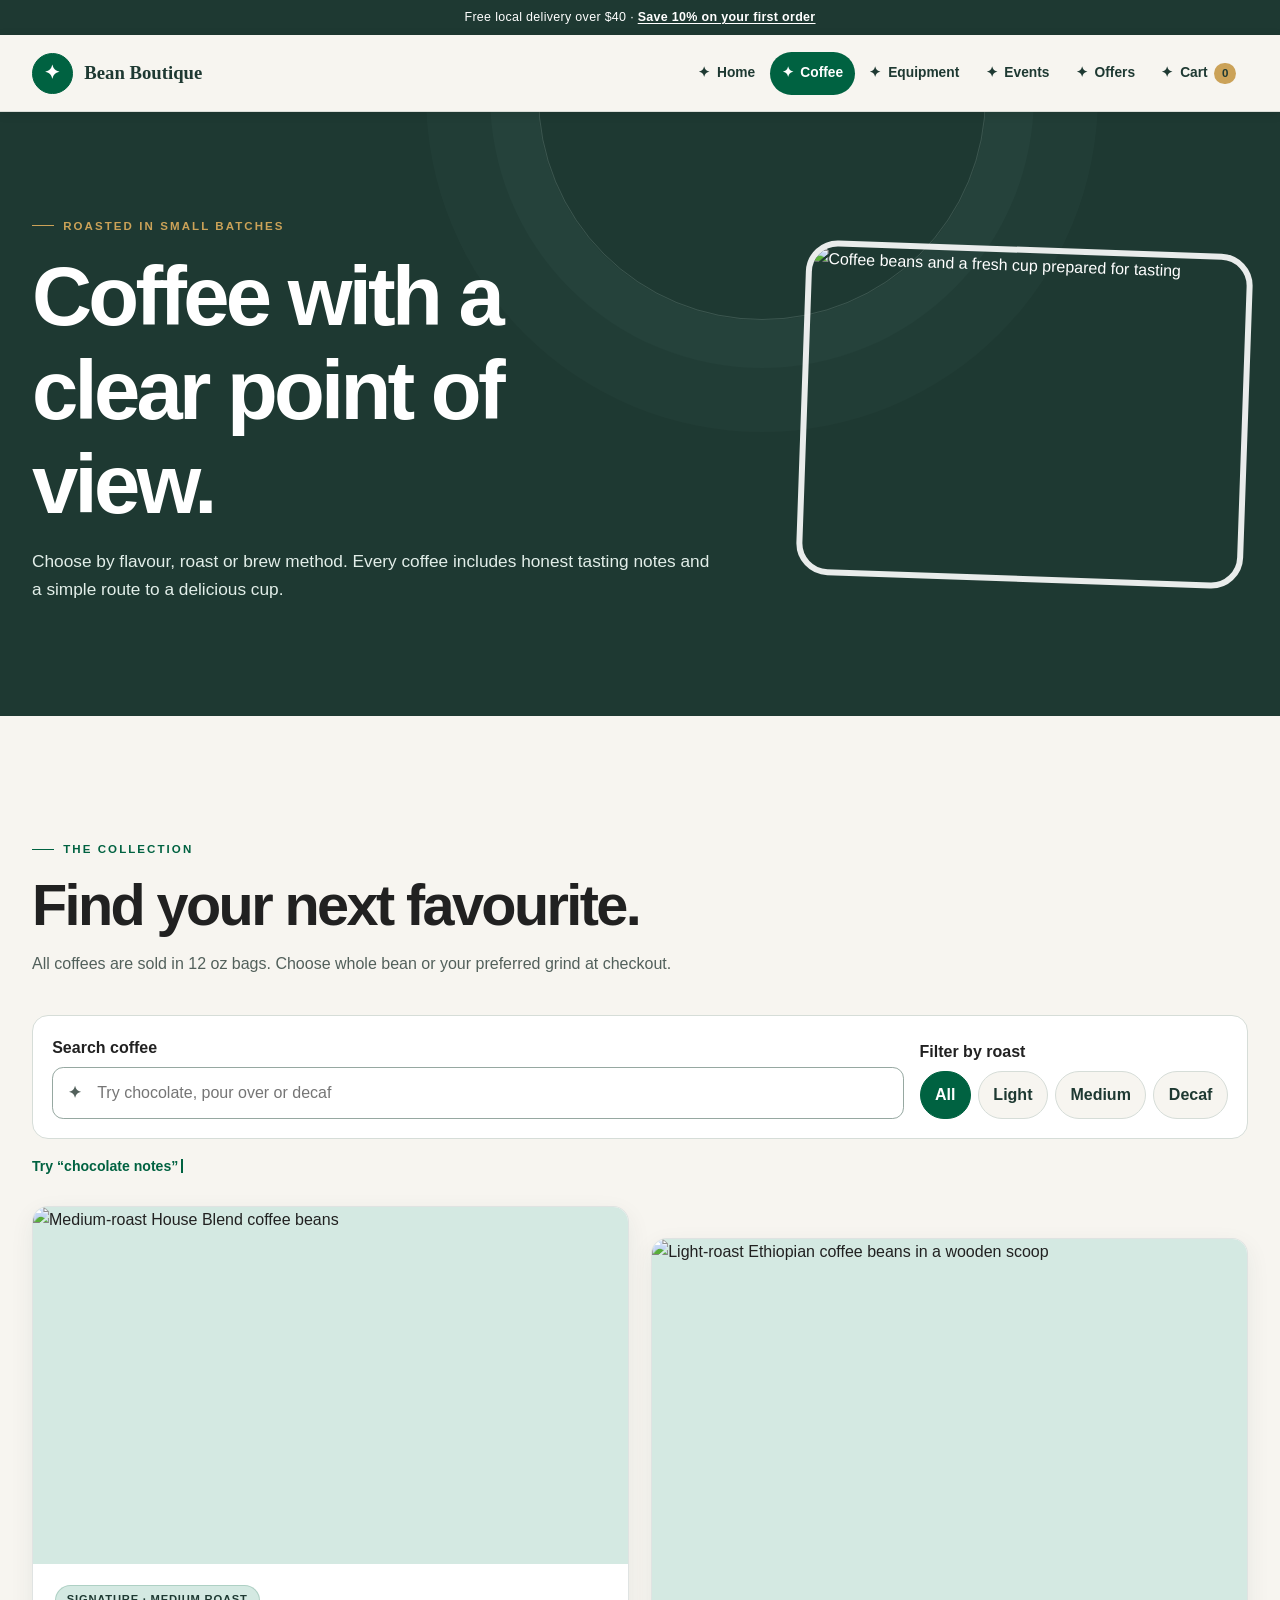
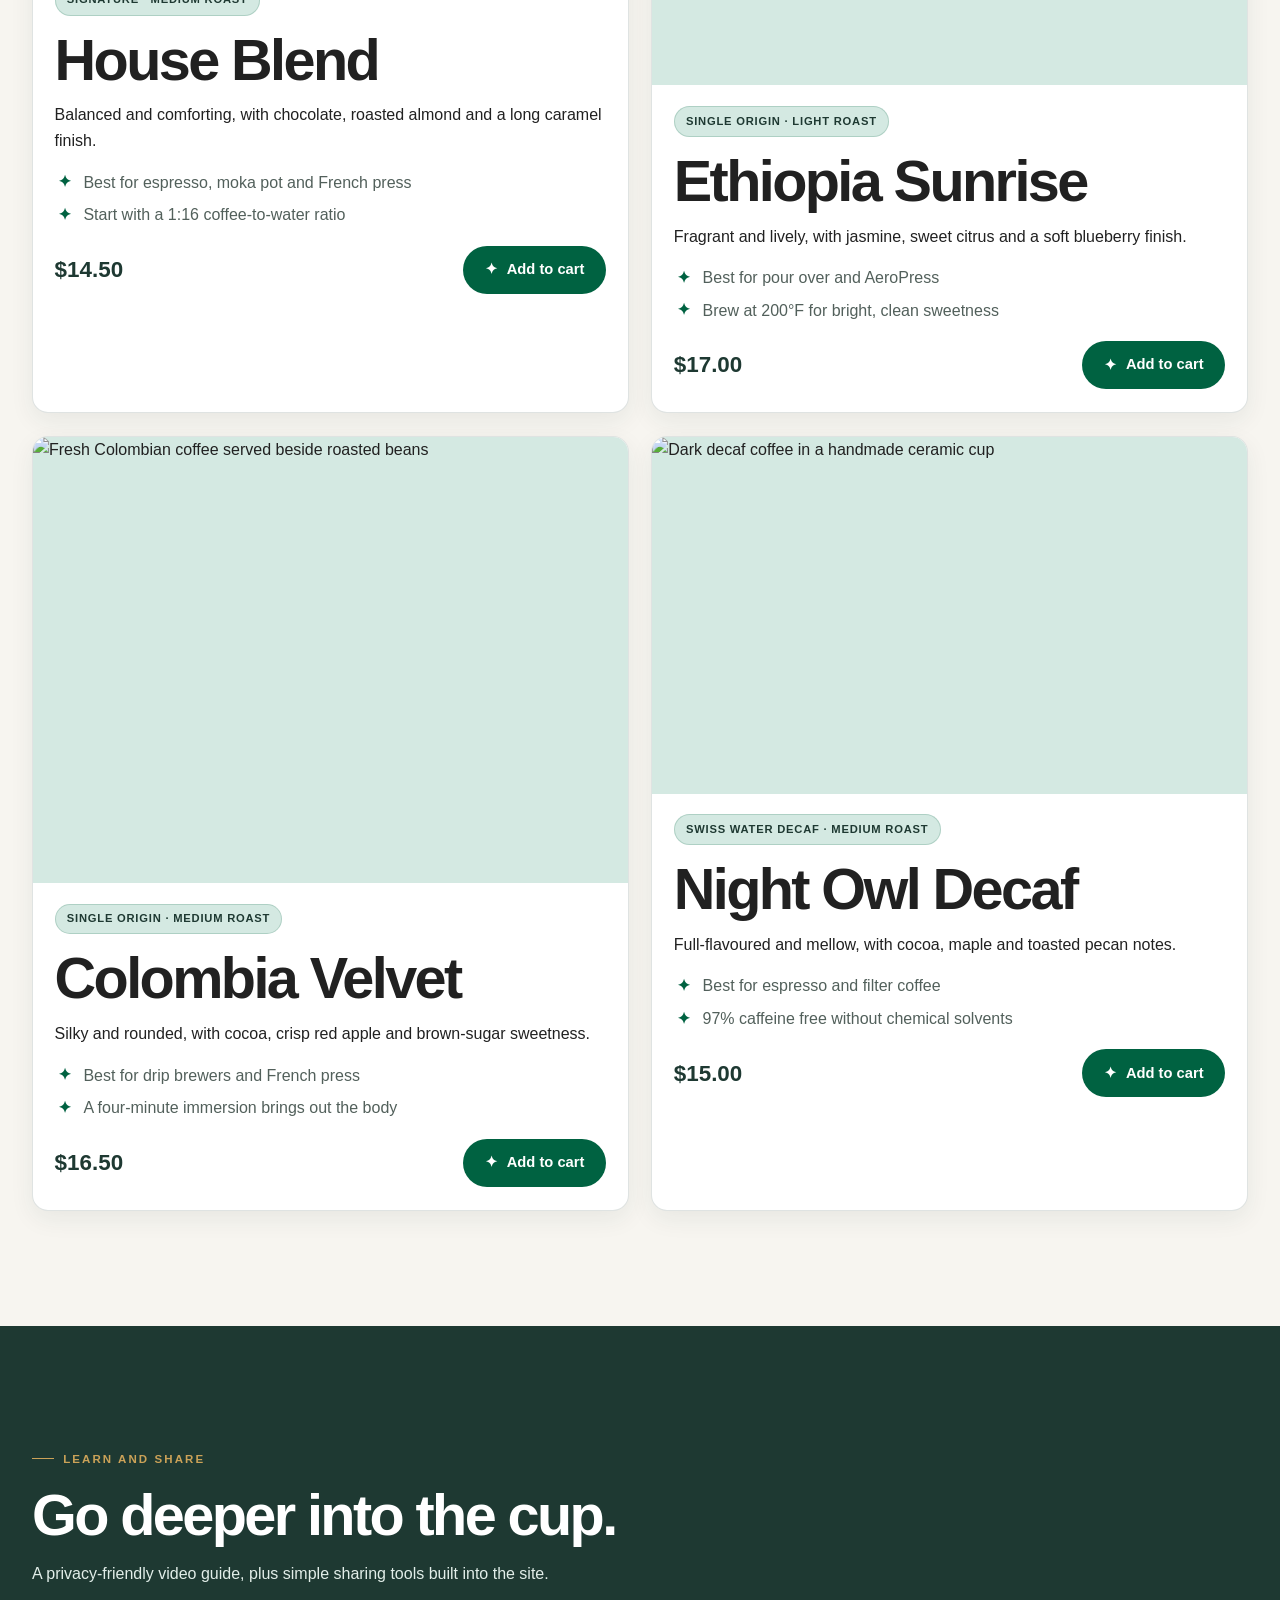
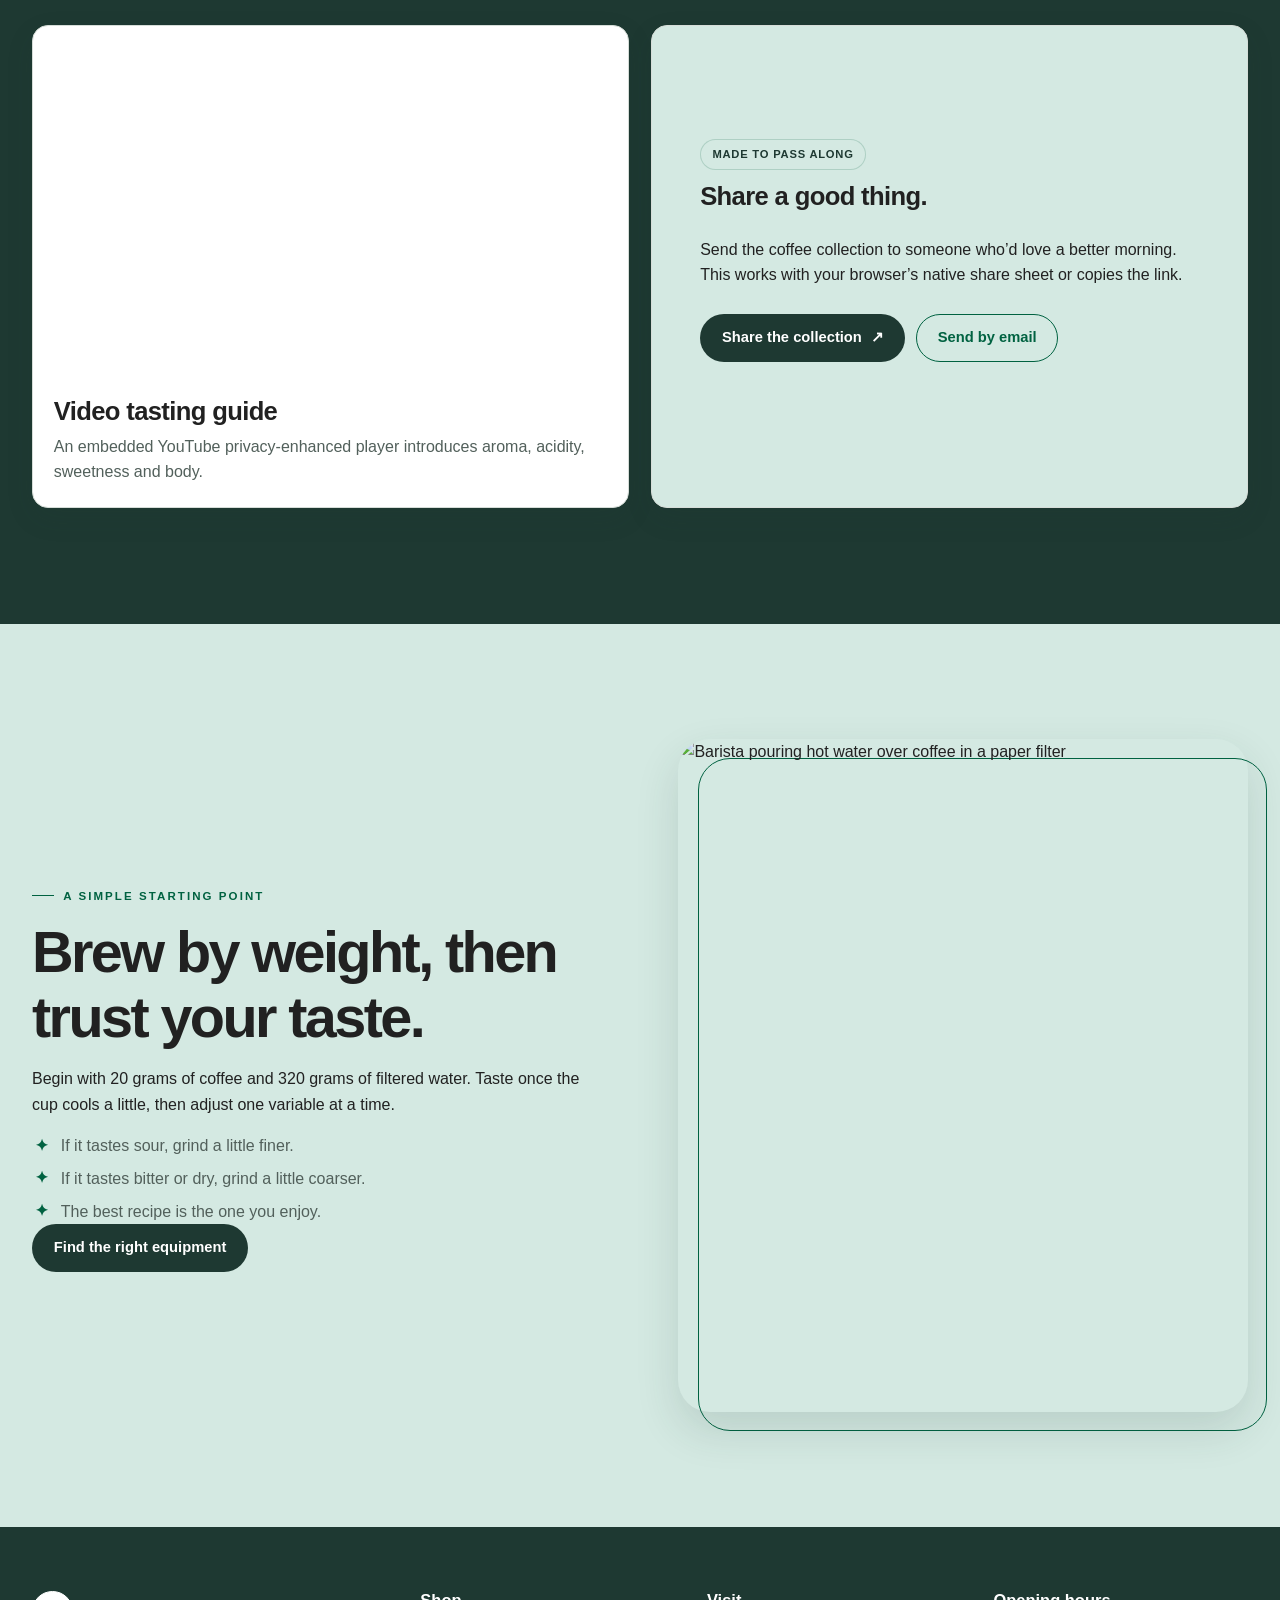
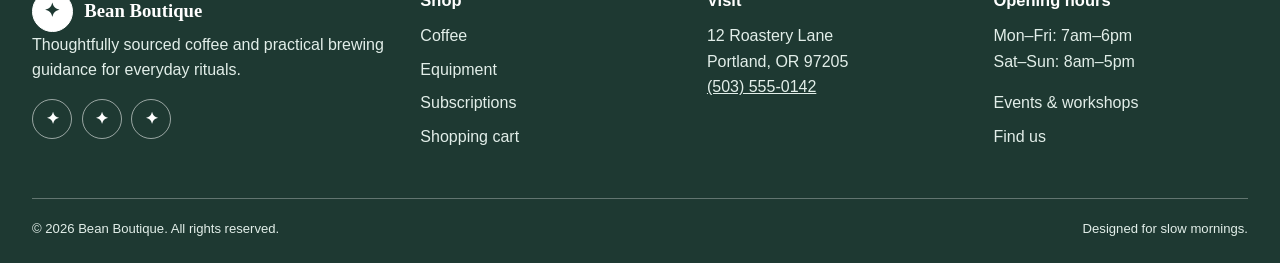
==== coffee.html @ bb000583 "Add files via upload" ====
<!doctype html>
<html lang="en">
<head>
  <meta charset="utf-8">
  <meta name="viewport" content="width=device-width, initial-scale=1">
  <meta name="description" content="Explore Bean Boutique blends and single-origin coffees with tasting notes and practical brewing recommendations.">
  <meta name="theme-color" content="#006241">
  <title>Coffee Collection | Bean Boutique</title>
  <link rel="preconnect" href="https://images.unsplash.com">
  <link rel="stylesheet" href="styles.css">
  <script src="script.js" defer></script>
</head>
<body>
  <a class="skip-link" href="#main-content">Skip to main content</a>
  <!-- Promotional announcement -->
  <div class="announcement">Free local delivery over $40 · <a href="offers.html">Save 10% on your first order</a></div>

  <!-- Site header and primary navigation -->
  <header class="site-header">
    <div class="container header-inner">
      <a class="brand" href="index.html" aria-label="Bean Boutique home"><span class="brand-mark" aria-hidden="true"><i class="icon icon--mug-hot"></i></span><span>Bean Boutique</span></a>
      <button class="nav-toggle" type="button" aria-expanded="false" aria-controls="site-navigation" aria-label="Open navigation" data-nav-toggle><i class="icon icon--bars" aria-hidden="true"></i></button>
      <nav class="site-nav" id="site-navigation" aria-label="Primary navigation" data-site-nav>
        <ul>
          <li><a href="index.html"><i class="icon icon--house" aria-hidden="true"></i>Home</a></li>
          <li><a href="coffee.html" aria-current="page"><i class="icon icon--seedling" aria-hidden="true"></i>Coffee</a></li>
          <li><a href="equipment.html"><i class="icon icon--filter" aria-hidden="true"></i>Equipment</a></li>
          <li><a href="events.html"><i class="icon icon--calendar-days" aria-hidden="true"></i>Events</a></li>
          <li><a href="offers.html"><i class="icon icon--tag" aria-hidden="true"></i>Offers</a></li>
          <li><a href="cart.html"><i class="icon icon--basket-shopping" aria-hidden="true"></i>Cart <span class="cart-count" data-cart-count>0</span></a></li>
        </ul>
      </nav>
    </div>
  </header>

  <main id="main-content">
    <!-- Coffee collection hero -->
    <section class="page-hero">
      <div class="container page-hero-grid">
        <div><span class="eyebrow">Roasted in small batches</span><h1>Coffee with a clear point of view.</h1><p>Choose by flavour, roast or brew method. Every coffee includes honest tasting notes and a simple route to a delicious cup.</p></div>
        <img src="https://images.unsplash.com/photo-1495474472287-4d71bcdd2085?auto=format&fit=crop&w=1000&q=85" alt="Coffee beans and a fresh cup prepared for tasting" width="1000" height="750" fetchpriority="high">
      </div>
    </section>

    <!-- Searchable catalogue of blends and single-origin coffees -->
    <section class="section" aria-labelledby="coffee-heading">
      <div class="container">
        <div class="section-heading"><div><span class="eyebrow">The collection</span><h2 id="coffee-heading">Find your next favourite.</h2><p class="muted">All coffees are sold in 12 oz bags. Choose whole bean or your preferred grind at checkout.</p></div></div>

        <div class="filter-panel" role="search" aria-label="Coffee catalogue filters">
          <div class="search-field">
            <label for="coffee-search">Search coffee</label>
            <div class="input-wrap"><i class="icon icon--magnifying-glass" aria-hidden="true"></i><input id="coffee-search" type="search" placeholder="Try chocolate, pour over or decaf" autocomplete="off" data-product-search></div>
          </div>
          <div>
            <span class="field-label" id="filter-label">Filter by roast</span>
            <div class="filter-buttons" role="group" aria-labelledby="filter-label">
              <button class="filter-button is-active" type="button" aria-pressed="true" data-filter="all">All</button>
              <button class="filter-button" type="button" aria-pressed="false" data-filter="light">Light</button>
              <button class="filter-button" type="button" aria-pressed="false" data-filter="medium">Medium</button>
              <button class="filter-button" type="button" aria-pressed="false" data-filter="decaf">Decaf</button>
            </div>
          </div>
        </div>
        <div class="search-feedback">
          <span class="search-hint" data-search-hint aria-hidden="true"></span>
          <span class="sr-only" data-results-status aria-live="polite"></span>
        </div>

        <div class="grid grid--2">
          <article class="card" data-product-card data-category="medium" data-search="house blend chocolate almond caramel espresso moka french press balanced">
            <div class="card-media"><img src="https://images.unsplash.com/photo-1498804103079-a6351b050096?auto=format&fit=crop&w=1000&q=82" alt="Medium-roast House Blend coffee beans" width="1000" height="750" loading="lazy"></div>
            <div class="card-body"><span class="badge">Signature · Medium roast</span><h2>House Blend</h2><p>Balanced and comforting, with chocolate, roasted almond and a long caramel finish.</p><ul class="icon-list"><li><i class="icon icon--droplet" aria-hidden="true"></i><span>Best for espresso, moka pot and French press</span></li><li><i class="icon icon--scale-balanced" aria-hidden="true"></i><span>Start with a 1:16 coffee-to-water ratio</span></li></ul><div class="card-actions"><span class="price">$14.50</span><button class="btn btn--primary" type="button" data-add-to-cart="house-blend"><i class="icon icon--basket-shopping" aria-hidden="true"></i>Add to cart</button></div></div>
          </article>

          <article class="card" data-product-card data-category="light" data-search="ethiopia sunrise jasmine citrus blueberry floral pour over aeropress light">
            <div class="card-media"><img src="https://images.unsplash.com/photo-1447933601403-0c6688de566e?auto=format&fit=crop&w=1000&q=82" alt="Light-roast Ethiopian coffee beans in a wooden scoop" width="1000" height="750" loading="lazy"></div>
            <div class="card-body"><span class="badge">Single origin · Light roast</span><h2>Ethiopia Sunrise</h2><p>Fragrant and lively, with jasmine, sweet citrus and a soft blueberry finish.</p><ul class="icon-list"><li><i class="icon icon--droplet" aria-hidden="true"></i><span>Best for pour over and AeroPress</span></li><li><i class="icon icon--temperature-three-quarters" aria-hidden="true"></i><span>Brew at 200°F for bright, clean sweetness</span></li></ul><div class="card-actions"><span class="price">$17.00</span><button class="btn btn--primary" type="button" data-add-to-cart="ethiopia"><i class="icon icon--basket-shopping" aria-hidden="true"></i>Add to cart</button></div></div>
          </article>

          <article class="card" data-product-card data-category="medium" data-search="colombia velvet cocoa red apple brown sugar drip filter french press medium smooth">
            <div class="card-media"><img src="https://images.unsplash.com/photo-1495474472287-4d71bcdd2085?auto=format&fit=crop&w=1000&q=82" alt="Fresh Colombian coffee served beside roasted beans" width="1000" height="750" loading="lazy"></div>
            <div class="card-body"><span class="badge">Single origin · Medium roast</span><h2>Colombia Velvet</h2><p>Silky and rounded, with cocoa, crisp red apple and brown-sugar sweetness.</p><ul class="icon-list"><li><i class="icon icon--droplet" aria-hidden="true"></i><span>Best for drip brewers and French press</span></li><li><i class="icon icon--clock" aria-hidden="true"></i><span>A four-minute immersion brings out the body</span></li></ul><div class="card-actions"><span class="price">$16.50</span><button class="btn btn--primary" type="button" data-add-to-cart="colombia"><i class="icon icon--basket-shopping" aria-hidden="true"></i>Add to cart</button></div></div>
          </article>

          <article class="card" data-product-card data-category="decaf" data-search="night owl decaf cocoa maple toasted pecan espresso filter swiss water medium">
            <div class="card-media"><img src="https://images.unsplash.com/photo-1514432324607-a09d9b4aefdd?auto=format&fit=crop&w=1000&q=82" alt="Dark decaf coffee in a handmade ceramic cup" width="1000" height="750" loading="lazy"></div>
            <div class="card-body"><span class="badge">Swiss water decaf · Medium roast</span><h2>Night Owl Decaf</h2><p>Full-flavoured and mellow, with cocoa, maple and toasted pecan notes.</p><ul class="icon-list"><li><i class="icon icon--droplet" aria-hidden="true"></i><span>Best for espresso and filter coffee</span></li><li><i class="icon icon--moon" aria-hidden="true"></i><span>97% caffeine free without chemical solvents</span></li></ul><div class="card-actions"><span class="price">$15.00</span><button class="btn btn--primary" type="button" data-add-to-cart="decaf"><i class="icon icon--basket-shopping" aria-hidden="true"></i>Add to cart</button></div></div>
          </article>
        </div>
      </div>
    </section>

    <!-- Video guide and native sharing tools -->
    <section class="section section--dark" aria-labelledby="coffee-tools-heading">
      <div class="container">
        <div class="section-heading"><div><span class="eyebrow">Learn and share</span><h2 id="coffee-tools-heading">Go deeper into the cup.</h2><p>A privacy-friendly video guide, plus simple sharing tools built into the site.</p></div></div>
        <div class="plugin-grid">
          <article class="plugin-card">
            <iframe title="YouTube coffee tasting guide" src="https://www.youtube-nocookie.com/embed/kEZZCQTSSAg" loading="lazy" allow="accelerometer; autoplay; clipboard-write; encrypted-media; gyroscope; picture-in-picture; web-share" allowfullscreen></iframe>
            <div class="plugin-copy"><h3>Video tasting guide</h3><p>An embedded YouTube privacy-enhanced player introduces aroma, acidity, sweetness and body.</p></div>
          </article>
          <article class="plugin-card share-panel">
            <span class="badge">Made to pass along</span>
            <h3>Share a good thing.</h3>
            <p>Send the coffee collection to someone who’d love a better morning. This works with your browser’s native share sheet or copies the link.</p>
            <div class="share-actions">
              <button class="btn btn--dark" type="button" data-share-coffee aria-label="Share the Bean Boutique coffee collection">Share the collection <span aria-hidden="true">↗</span></button>
              <button class="btn btn--outline" type="button" data-share-email>Send by email</button>
            </div>
            <p class="share-status" data-share-status aria-live="polite"></p>
          </article>
        </div>
      </div>
    </section>

    <!-- Practical brewing guide -->
    <section class="section section--oat" aria-labelledby="brew-guide-heading">
      <div class="container split">
        <div class="split-copy"><span class="eyebrow">A simple starting point</span><h2 id="brew-guide-heading">Brew by weight, then trust your taste.</h2><p>Begin with 20 grams of coffee and 320 grams of filtered water. Taste once the cup cools a little, then adjust one variable at a time.</p><ul class="icon-list"><li><i class="icon icon--arrow-down" aria-hidden="true"></i><span>If it tastes sour, grind a little finer.</span></li><li><i class="icon icon--arrow-up" aria-hidden="true"></i><span>If it tastes bitter or dry, grind a little coarser.</span></li><li><i class="icon icon--heart" aria-hidden="true"></i><span>The best recipe is the one you enjoy.</span></li></ul><a class="btn btn--dark" href="equipment.html">Find the right equipment</a></div>
        <div class="split-media"><img src="https://images.unsplash.com/photo-1545665225-b23b99e4d45e?auto=format&fit=crop&w=1100&q=85" alt="Barista pouring hot water over coffee in a paper filter" width="1100" height="1300" loading="lazy"></div>
      </div>
    </section>
  </main>

  <!-- Site footer -->
  <footer class="site-footer">
    <div class="container"><div class="footer-grid">
      <div><a class="brand" href="index.html"><span class="brand-mark" aria-hidden="true"><i class="icon icon--mug-hot"></i></span><span>Bean Boutique</span></a><p>Thoughtfully sourced coffee and practical brewing guidance for everyday rituals.</p><div class="social-links"><a href="https://www.instagram.com/" target="_blank" rel="noopener noreferrer" aria-label="Bean Boutique on Instagram"><i class="icon icon--brand icon--instagram" aria-hidden="true"></i></a><a href="https://www.facebook.com/" target="_blank" rel="noopener noreferrer" aria-label="Bean Boutique on Facebook"><i class="icon icon--brand icon--facebook-f" aria-hidden="true"></i></a><a href="https://www.tiktok.com/" target="_blank" rel="noopener noreferrer" aria-label="Bean Boutique on TikTok"><i class="icon icon--brand icon--tiktok" aria-hidden="true"></i></a></div></div>
      <div><h2>Shop</h2><ul class="footer-links"><li><a href="coffee.html">Coffee</a></li><li><a href="equipment.html">Equipment</a></li><li><a href="offers.html">Subscriptions</a></li><li><a href="cart.html">Shopping cart</a></li></ul></div>
      <div><h2>Visit</h2><address>12 Roastery Lane<br>Portland, OR 97205<br><a href="tel:+15035550142">(503) 555-0142</a></address></div>
      <div><h2>Opening hours</h2><p>Mon–Fri: 7am–6pm<br>Sat–Sun: 8am–5pm</p><ul class="footer-links"><li><a href="events.html">Events & workshops</a></li><li><a href="events.html#location">Find us</a></li></ul></div>
    </div><div class="footer-bottom"><span>© <span data-year></span> Bean Boutique. All rights reserved.</span><span>Designed for slow mornings.</span></div></div>
  </footer>
</body>
</html>
---- styles.css ----
/*
  Bean Boutique — a small-roastery field journal
  Hand-written layout rules; no CSS framework or component library.
*/

:root {
  --green: #006241;
  --forest: #1e3932;
  --mint: #d4e9e2;
  --canvas: #f7f5f0;
  --paper: #ffffff;
  --ink: #212121;
  --quiet: #52605b;
  --gold: #cba258;
  --line: #d6ddd8;
  --error: #982f29;
  --success: #006241;
  --sans: "Segoe UI", "Helvetica Neue", Arial, sans-serif;
  --serif: Georgia, "Times New Roman", serif;
  --page: 76rem;
  --header: 4.75rem;
  --curve: 1rem;
  --curve-large: 2rem;
  --lift: 0 18px 44px rgba(30, 57, 50, 0.14);
}

/* Reset and page rhythm */
*,
*::before,
*::after { box-sizing: border-box; }

html {
  scroll-behavior: smooth;
  scroll-padding-top: calc(var(--header) + 1rem);
  overflow-x: hidden;
  overflow-x: clip;
  background: var(--canvas);
}

body {
  margin: 0;
  overflow-x: clip;
  background: var(--canvas);
  color: var(--ink);
  font: 400 1rem/1.6 var(--sans);
}

body.is-locked { overflow: hidden; }
img, iframe, svg { display: block; max-width: 100%; }
img { height: auto; }
button, input, select, textarea { color: inherit; font: inherit; }
button, select { cursor: pointer; }
a { color: inherit; }
[hidden] { display: none !important; }

/* Small decorative symbols are hand-set glyphs, not an icon library. */
i[class^="icon"], i[class*=" icon"] { display: inline-block; font-family: var(--sans); font-style: normal; font-weight: 800; line-height: 1; text-align: center; }
i[class*="icon--"]::before { content: "✦"; }
.icon--house::before { content: "⌂"; }
.icon--seedling::before, .icon--leaf::before { content: "❧"; }
.icon--filter::before { content: "▽"; }
.icon--calendar-days::before { content: "▦"; }
.icon--calendar::before { content: "▦"; }
.icon--tag::before { content: "◇"; }
.icon--basket-shopping::before { content: "▱"; }
.icon--bars::before { content: "☰"; }
.icon--mug-hot::before, .icon--mug-saucer::before { content: "◒"; }
.icon--arrow-right::before, .icon--arrow-up-right-from-square::before { content: "↗"; }
.icon--arrow-left::before { content: "←"; }
.icon--arrow-up::before { content: "↑"; }
.icon--arrow-down::before { content: "↓"; }
.icon--plus::before { content: "+"; }
.icon--location-dot::before { content: "⌖"; }
.icon--fire-flame-curved::before { content: "✹"; }
.icon--truck-fast::before { content: "➜"; }
.icon--comments::before { content: "❞"; }
.icon--pause::before { content: "Ⅱ"; }
.icon--play::before { content: "▶"; }
.icon--xmark::before { content: "×"; }
.icon--instagram::before { content: "◎"; }
.icon--facebook-f::before { content: "f"; }
.icon--tiktok::before { content: "♪"; }
.icon--box::before, .icon--box-open::before { content: "▣"; }
.icon--circle-info::before { content: "i"; }
.icon--headset::before { content: "◖"; }
.icon--lock::before { content: "▣"; }
.icon--clock::before { content: "◷"; }
.icon--droplet::before { content: "♢"; }
.icon--heart::before { content: "♥"; }
.icon--magnifying-glass::before { content: "⌕"; }
.icon--moon::before { content: "☾"; }
.icon--scale-balanced::before { content: "⚖"; }
.icon--temperature-three-quarters::before { content: "♨"; }
.icon--bolt::before { content: "ϟ"; }
.icon--eye::before { content: "◉"; }
.icon--people-group::before { content: "♧"; }
.icon--wand-magic-sparkles::before { content: "✧"; }
.icon--envelope::before { content: "✉"; }
.icon--ticket::before { content: "▤"; }
.icon--wheelchair::before { content: "♿"; }
.icon--arrows-rotate::before { content: "↻"; }
.icon--star::before { content: "★"; }

:focus-visible {
  outline: 3px solid var(--gold);
  outline-offset: 4px;
}

::selection { background: var(--green); color: var(--paper); }

h1, h2, h3, h4, p { margin-block-start: 0; }
h1, h2, h3, h4 { line-height: 1.13; }
h1, h2 { font-weight: 750; letter-spacing: -0.045em; }
h3, h4 { font-weight: 700; letter-spacing: -0.025em; }
h1 { max-width: 13ch; font-size: clamp(3.3rem, 8vw, 7.2rem); }
h2 { font-size: clamp(2.1rem, 4.5vw, 4rem); }
h3 { font-size: clamp(1.3rem, 2vw, 1.8rem); }
h4 { font-size: 1.08rem; }

.container { width: min(calc(100% - 2.5rem), var(--page)); margin-inline: auto; }
.section { padding-block: clamp(4.5rem, 9vw, 8rem); }
.section--compact { padding-block: clamp(3rem, 5vw, 4.5rem); }
.section--oat { background: var(--mint); }
.section--dark { background: var(--forest); color: var(--paper); }
.muted { color: var(--quiet); }

.sr-only {
  position: absolute !important;
  width: 1px !important;
  height: 1px !important;
  overflow: hidden !important;
  clip: rect(0, 0, 0, 0) !important;
  clip-path: inset(50%) !important;
  white-space: nowrap !important;
}

.eyebrow {
  display: inline-flex;
  align-items: center;
  gap: .55rem;
  margin-bottom: 1rem;
  color: var(--green);
  font-size: .72rem;
  font-weight: 800;
  letter-spacing: .18em;
  line-height: 1.4;
  text-transform: uppercase;
}

.hero .eyebrow, .page-hero .eyebrow, .section--dark .eyebrow { color: var(--gold); }

.eyebrow::before {
  width: 1.4rem;
  height: 1px;
  background: currentColor;
  content: "";
}

.section-heading {
  display: flex;
  align-items: end;
  justify-content: space-between;
  gap: 2rem;
  margin-bottom: 2.4rem;
}

.section-heading > div { max-width: 48rem; }
.section-heading h2 { margin-bottom: .8rem; }
.section-heading p { max-width: 42rem; margin-bottom: 0; color: var(--quiet); }
.section--dark .section-heading p { color: #e2eee9; }

/* Slim announcement and the shared navigation */
.announcement {
  padding: .48rem 1rem;
  background: var(--forest);
  color: var(--paper);
  font-size: .78rem;
  letter-spacing: .025em;
  text-align: center;
}

.announcement a { color: var(--paper); font-weight: 800; text-underline-offset: .2em; }

.site-header {
  position: sticky;
  top: 0;
  z-index: 1000;
  isolation: isolate;
  border-bottom: 1px solid rgba(30, 57, 50, .13);
  background: var(--canvas);
  box-shadow: 0 2px 10px rgba(0, 0, 0, .1);
  -webkit-backdrop-filter: blur(16px);
  backdrop-filter: blur(16px);
  transition: box-shadow 180ms ease, background-color 180ms ease;
}

.header-inner {
  min-height: var(--header);
  display: flex;
  align-items: center;
  justify-content: space-between;
  gap: 1.5rem;
}

.brand {
  display: inline-flex;
  align-items: center;
  gap: .72rem;
  color: var(--forest);
  font-family: var(--serif);
  font-size: 1.17rem;
  font-weight: 700;
  line-height: 1;
  text-decoration: none;
}

.brand-mark {
  width: 2.55rem;
  aspect-ratio: 1;
  display: grid;
  place-items: center;
  border: 1px solid var(--green);
  border-radius: 50%;
  background: var(--green);
  color: var(--paper);
  font-family: var(--serif);
}

.site-nav ul {
  display: flex;
  align-items: center;
  gap: .15rem;
  margin: 0;
  padding: 0;
  list-style: none;
}

.site-nav a {
  display: inline-flex;
  align-items: center;
  gap: .42rem;
  padding: .65rem .75rem;
  border-radius: 999px;
  color: var(--forest);
  font-size: .86rem;
  font-weight: 750;
  text-decoration: none;
  transition: background-color 180ms ease, color 180ms ease, transform 180ms ease;
}

.site-nav a:hover, .site-nav a[aria-current="page"] {
  background: var(--green);
  color: var(--paper);
}

.site-nav a:hover { transform: translateY(-2px); }

.cart-count {
  min-width: 1.35rem;
  height: 1.35rem;
  display: inline-grid;
  place-items: center;
  padding-inline: .3rem;
  border-radius: 99px;
  background: var(--gold);
  color: var(--forest);
  font-size: .72rem;
  font-weight: 850;
}

.nav-toggle {
  width: 2.8rem;
  height: 2.8rem;
  display: none;
  place-items: center;
  border: 1px solid var(--line);
  border-radius: 50%;
  background: var(--paper);
  color: var(--forest);
}

.skip-link {
  position: fixed;
  top: .75rem;
  left: .75rem;
  z-index: 5000;
  padding: .8rem 1rem;
  border-radius: .5rem;
  background: var(--forest);
  color: var(--paper);
  font-weight: 800;
  transform: translateY(-180%);
  transition: transform 180ms ease;
}

.skip-link:focus { transform: translateY(0); }

/* Rounded actions share one restrained interaction language */
.btn {
  min-height: 3rem;
  display: inline-flex;
  align-items: center;
  justify-content: center;
  gap: .55rem;
  padding: .78rem 1.3rem;
  border: 1px solid transparent;
  border-radius: 999px;
  font-size: .92rem;
  font-weight: 800;
  line-height: 1.2;
  text-align: center;
  text-decoration: none;
  transition: background-color 180ms ease, border-color 180ms ease, color 180ms ease, transform 180ms ease, box-shadow 180ms ease;
}

.btn:hover { transform: translateY(-2px); box-shadow: 0 10px 24px rgba(30, 57, 50, .16); }
.btn--primary { background: var(--green); color: var(--paper); }
.btn--primary:hover { background: var(--forest); }
.btn--gold { background: var(--gold); color: var(--forest); }
.btn--gold:hover { background: #e0bd75; }
.btn--dark { background: var(--forest); color: var(--paper); }
.btn--dark:hover { background: var(--green); }
.btn--light { background: var(--paper); color: var(--forest); }
.btn--outline { border-color: var(--green); background: transparent; color: var(--green); }
.btn--outline:hover { background: var(--green); color: var(--paper); }
.btn--small { min-height: 2.55rem; padding: .58rem .95rem; font-size: .84rem; }
.btn[disabled] { cursor: not-allowed; opacity: .55; transform: none; }

/* Oversized roastery cover and editorial home composition */
/* A split roastery cover with overlapping type and an organic photo edge. */
.hero { position: relative; overflow: hidden; background: var(--canvas); }
.hero-grid {
  min-height: min(48rem, calc(100vh - 6rem));
  display: grid;
  grid-template-columns: minmax(0, 1.02fr) minmax(0, .98fr);
  align-items: center;
  padding-block: clamp(2.5rem, 6vw, 5rem);
}
.hero-copy {
  position: relative;
  z-index: 2;
  margin-right: -5.5rem;
  padding: clamp(2rem, 5.2vw, 5rem);
  border-radius: 1.2rem 7rem 1.2rem 1.2rem;
  background: var(--forest);
  color: var(--paper);
  box-shadow: 0 2rem 5rem rgba(30, 57, 50, .18);
}
.hero-kicker, .coupon-label, .coupon-code-label { display: block; font-size: .72rem; font-weight: 850; letter-spacing: .17em; text-transform: uppercase; }
.hero-kicker { margin-bottom: 1.5rem; color: var(--gold); }
.hero-copy h1 { max-width: 9ch; margin-bottom: 1.25rem; font-size: clamp(3.3rem, 7.1vw, 6.8rem); line-height: .96; }
.hero-copy h1 em, .promo-copy h2 em { color: var(--gold); font-family: var(--serif); font-weight: 400; }
.hero-copy > p { max-width: 29rem; color: #e2eee9; font-size: clamp(1.02rem, 1.7vw, 1.17rem); }
.hero-actions, .button-row { display: flex; flex-wrap: wrap; align-items: center; gap: 1rem; margin-top: 1.8rem; }
.hero-text-link { color: var(--paper); font-size: .9rem; font-weight: 800; text-underline-offset: .25em; }
.hero-text-link span { margin-left: .35rem; color: var(--gold); transition: margin-left 180ms ease; }
.hero-text-link:hover span { margin-left: .65rem; }
.hero-media { position: relative; min-width: 0; isolation: isolate; }
.hero-media::before { position: absolute; z-index: -1; inset: -1.1rem .7rem 1.1rem -1.1rem; border: 1px solid var(--green); border-radius: 46% 54% 18% 42% / 32% 35% 65% 68%; content: ""; }
.hero-media img { width: 100%; height: clamp(29rem, 55vw, 42rem); object-fit: cover; border: .5rem solid var(--paper); border-radius: 46% 54% 18% 42% / 32% 35% 65% 68%; box-shadow: var(--lift); }
.hero-photo-caption { position: absolute; right: 2rem; bottom: 2rem; display: grid; gap: .25rem; max-width: 15rem; margin: 0; padding: 1rem 1.2rem; border-radius: 1.2rem .3rem 1.2rem .3rem; background: var(--paper); color: var(--forest); box-shadow: var(--lift); transform: rotate(-2deg); }
.hero-photo-caption span { color: var(--green); font-size: .68rem; font-weight: 850; letter-spacing: .14em; text-transform: uppercase; }
.hero-photo-caption strong { font-family: var(--serif); font-size: 1.08rem; font-weight: 600; }
.hero-orbit-badge { position: absolute; top: 1rem; right: -.5rem; width: 7.8rem; aspect-ratio: 1; display: grid; align-content: center; justify-items: center; border: .4rem solid var(--canvas); border-radius: 50%; background: var(--gold); color: var(--forest); box-shadow: 0 .6rem 1.5rem rgba(30, 57, 50, .2); transform: rotate(8deg); }
.hero-orbit-badge span { font-size: .58rem; font-weight: 850; letter-spacing: .1em; text-transform: uppercase; }
.hero-orbit-badge strong { font-family: var(--serif); font-size: 2.4rem; line-height: 1; }

.benefits {
  display: grid;
  grid-template-columns: repeat(3, 1fr);
  border-bottom: 1px solid var(--line);
}

.benefit {
  display: flex;
  align-items: center;
  gap: .9rem;
  padding: 1.5rem 1.2rem;
  border-right: 1px solid var(--line);
}

.benefit:last-child { border-right: 0; }
.benefit i { width: 2.3rem; height: 2.3rem; display: grid; place-items: center; border-radius: 50%; background: var(--mint); color: var(--green); font-size: 1.05rem; }
.benefit strong, .benefit span { display: block; }
.benefit span { color: var(--quiet); font-size: .82rem; }

/* Three-panel rotating field notes: a quiet, hand-operated carousel */
.carousel {
  position: relative;
  overflow: hidden;
  border-radius: var(--curve-large);
  background: var(--forest);
  box-shadow: var(--lift);
}

.carousel-track { position: relative; min-height: 30rem; }

.carousel-slide {
  position: absolute;
  inset: 0;
  display: grid;
  grid-template-columns: 1.12fr .88fr;
  min-height: 30rem;
  opacity: 0;
  pointer-events: none;
  visibility: hidden;
  transition: opacity 450ms ease, visibility 450ms ease;
}

.carousel-slide.is-active { position: relative; opacity: 1; pointer-events: auto; visibility: visible; }
.carousel-slide img { width: 100%; height: 100%; min-height: 30rem; object-fit: cover; }

.carousel-copy {
  display: flex;
  flex-direction: column;
  align-items: flex-start;
  justify-content: center;
  padding: clamp(2rem, 5vw, 4.4rem);
  background: var(--forest);
  color: var(--paper);
}

.carousel-copy h3 { max-width: 12ch; font-size: clamp(2rem, 4vw, 3.6rem); }
.carousel-copy p { max-width: 27rem; color: #e2eee9; }

.carousel-controls {
  position: absolute;
  right: 1.3rem;
  bottom: 1.3rem;
  z-index: 3;
  display: flex;
  align-items: center;
  gap: .45rem;
}

.carousel-button {
  width: 2.7rem;
  height: 2.7rem;
  display: grid;
  place-items: center;
  border: 1px solid rgba(255, 255, 255, .65);
  border-radius: 50%;
  background: rgba(30, 57, 50, .9);
  color: var(--paper);
  transition: background-color 180ms ease, transform 180ms ease;
}

.carousel-button:hover { background: var(--green); transform: translateY(-2px); }
.carousel-dots { display: flex; gap: .42rem; margin-inline: .35rem; }
.carousel-dot { width: .7rem; height: .7rem; padding: 0; border: 1px solid var(--paper); border-radius: 50%; background: transparent; }
.carousel-dot.is-active { background: var(--gold); }

/* Asymmetric shelves and photography-led story cards */
.grid { display: grid; gap: 1.4rem; }
.grid--2 { grid-template-columns: repeat(2, minmax(0, 1fr)); }
.grid--3 { grid-template-columns: repeat(3, minmax(0, 1fr)); }
.grid--4 { grid-template-columns: repeat(4, minmax(0, 1fr)); }

.card {
  position: relative;
  overflow: hidden;
  border: 1px solid rgba(30, 57, 50, .14);
  border-radius: var(--curve);
  background: var(--paper);
  box-shadow: 0 8px 24px rgba(30, 57, 50, .07);
  transition: transform 240ms ease, box-shadow 240ms ease, border-color 240ms ease;
}

.card:hover { border-color: rgba(0, 98, 65, .45); box-shadow: var(--lift); transform: translateY(-6px); }
.card-media { position: relative; overflow: hidden; aspect-ratio: 4 / 3; background: var(--mint); }
.card-media img { width: 100%; height: 100%; object-fit: cover; transition: transform 600ms cubic-bezier(.2, .7, .2, 1); }
.card:hover .card-media img { transform: scale(1.055); }
.card-body { padding: 1.3rem 1.35rem 1.45rem; }
.card-body h2, .card-body h3 { margin-bottom: .6rem; }
.card-body p:last-child { margin-bottom: 0; }

.badge {
  display: inline-flex;
  align-items: center;
  gap: .36rem;
  margin-bottom: .75rem;
  padding: .34rem .7rem;
  border: 1px solid rgba(0, 98, 65, .18);
  border-radius: 999px;
  background: var(--mint);
  color: var(--forest);
  font-size: .7rem;
  font-weight: 850;
  letter-spacing: .07em;
  text-transform: uppercase;
}

.price { color: var(--forest); font-size: 1.4rem; font-weight: 850; }
.card-actions { display: flex; align-items: center; justify-content: space-between; gap: .9rem; margin-top: 1.1rem; }
.details-list, .icon-list { display: grid; gap: .45rem; margin: 1rem 0 0; padding: 0; color: var(--quiet); list-style: none; }
.details-list li, .icon-list li { display: flex; gap: .6rem; }
.details-list li::before { color: var(--green); font-weight: 900; content: "✳"; }
.icon-list i { width: 1.2rem; margin-top: .28rem; color: var(--green); text-align: center; }

/* Characterful product shelves: alternating scales and offset cards */
.grid--2 > .card:nth-child(3n + 1) .card-media { aspect-ratio: 5 / 3; }
.grid--2 > .card:nth-child(3n + 2) { margin-top: 2rem; }
.grid--3 > .card:nth-child(3n + 2) { margin-top: 1.2rem; }
.section--oat .grid--3 > .card:nth-child(3n + 2) { margin-top: 0; }
.section--oat .grid--3 > .card:nth-child(3n + 2):hover { transform: translateY(-6px); }

.split { display: grid; grid-template-columns: minmax(0, 1fr) minmax(0, 1fr); align-items: center; gap: clamp(2rem, 6vw, 6rem); }
.split-media { position: relative; }
.split-media::before { position: absolute; inset: 1.2rem -1.2rem -1.2rem 1.2rem; border: 1px solid var(--green); border-radius: var(--curve-large); content: ""; }
.split-media img { position: relative; width: 100%; min-height: 31rem; object-fit: cover; border-radius: var(--curve-large); box-shadow: var(--lift); }
.split-copy { max-width: 36rem; }
.split-copy h2 { margin-bottom: 1rem; }

.stats { display: grid; grid-template-columns: repeat(3, 1fr); gap: 1rem; margin-block: 1.7rem; }
.stat { padding-top: .7rem; border-top: 2px solid var(--gold); }
.stat strong { display: block; color: var(--green); font-size: 1.8rem; }
.stat span { color: var(--quiet); font-size: .8rem; }

.quote-card { padding: 1.5rem; color: var(--ink); }
.quote-card .stars { margin-bottom: .9rem; color: #795717; letter-spacing: .14em; }
.quote-card blockquote { margin: 0 0 1rem; font-family: var(--serif); font-size: 1.16rem; line-height: 1.55; }
.quote-card cite { color: var(--quiet); font-style: normal; font-weight: 750; }

/* Field-note style inner-page mastheads */
.page-hero { position: relative; overflow: hidden; background: var(--forest); color: var(--paper); }
.page-hero::after { position: absolute; right: 23%; top: -15rem; width: 28rem; aspect-ratio: 1; border: 1px solid rgba(212, 233, 226, .16); border-radius: 50%; box-shadow: 0 0 0 3rem rgba(212, 233, 226, .025), 0 0 0 7rem rgba(212, 233, 226, .02); content: ""; }
.page-hero-grid { position: relative; z-index: 1; min-height: 27rem; display: grid; grid-template-columns: 1fr .62fr; align-items: center; gap: 3rem; padding-block: clamp(3.5rem, 8vw, 6rem); }
.page-hero h1 { margin-bottom: 1rem; font-size: clamp(2.8rem, 6.5vw, 5.5rem); }
.page-hero p { max-width: 43rem; color: #e2eee9; font-size: 1.08rem; }
.page-hero img { width: 100%; max-height: 21rem; aspect-ratio: 4 / 3; object-fit: cover; border: 6px solid rgba(255, 255, 255, .9); border-radius: var(--curve-large); transform: rotate(2deg); }

/* Search console with animated, accessible suggestions */
.filter-panel { display: flex; align-items: end; justify-content: space-between; gap: 1rem; margin-bottom: 1rem; padding: 1.2rem; border: 1px solid var(--line); border-radius: var(--curve); background: var(--paper); }
.search-field { min-width: min(100%, 23rem); flex: 1; }
.field-label, label { display: inline-block; margin-bottom: .4rem; font-weight: 800; }
.input-wrap { position: relative; }
.input-wrap i { position: absolute; top: 50%; left: 1rem; color: var(--quiet); transform: translateY(-50%); }
.input-wrap input { padding-left: 2.75rem; }
input, select, textarea { width: 100%; min-height: 3rem; padding: .75rem .9rem; border: 1px solid #96a8a1; border-radius: .7rem; background: var(--paper); }
textarea { min-height: 8rem; resize: vertical; }
input:focus, select:focus, textarea:focus { border-color: var(--green); outline: 3px solid rgba(0, 98, 65, .18); }
.filter-buttons { display: flex; flex-wrap: wrap; gap: .45rem; }
.filter-button { padding: .63rem .9rem; border: 1px solid var(--line); border-radius: 999px; background: var(--canvas); color: var(--forest); font-weight: 800; transition: background-color 180ms ease, color 180ms ease; }
.filter-button:hover, .filter-button.is-active { border-color: var(--green); background: var(--green); color: var(--paper); }
.search-feedback { min-height: 1.7rem; margin-bottom: 1.5rem; color: var(--green); font-size: .88rem; font-weight: 750; }
.search-hint::after { display: inline-block; width: 2px; height: 1em; margin-left: .2rem; background: currentColor; vertical-align: -.12em; animation: blink 850ms step-end infinite; content: ""; }
@keyframes blink { 50% { opacity: 0; } }

/* Plugin panels retain clear labels and a consistent editorial frame */
.plugin-grid { display: grid; grid-template-columns: repeat(2, minmax(0, 1fr)); gap: 1.4rem; }
.plugin-card { overflow: hidden; border: 1px solid var(--line); border-radius: var(--curve); background: var(--paper); color: var(--ink); box-shadow: 0 10px 28px rgba(30, 57, 50, .1); }
.plugin-card iframe { width: 100%; min-height: 22rem; border: 0; }
.plugin-copy { padding: 1.2rem 1.3rem 1.4rem; }
.plugin-copy h3 { margin-bottom: .5rem; }
.plugin-copy p { margin-bottom: 0; color: var(--quiet); }
.share-panel { display: flex; flex-direction: column; align-items: flex-start; justify-content: center; min-height: 22rem; padding: clamp(1.5rem, 4vw, 3rem); background: var(--mint); }
.share-actions { display: flex; flex-wrap: wrap; gap: .65rem; margin-top: .6rem; }
.share-status { min-height: 1.4rem; margin: .6rem 0 0; color: var(--forest); font-size: .82rem; font-weight: 750; }

/* Events, registration form and location map */
.event-meta { display: flex; flex-wrap: wrap; gap: .65rem 1rem; margin-bottom: .85rem; color: var(--quiet); font-size: .86rem; }
.event-meta span { display: inline-flex; align-items: center; gap: .4rem; }
.form-card { padding: clamp(1.5rem, 4vw, 2.5rem); }
.form-grid { display: grid; grid-template-columns: repeat(2, minmax(0, 1fr)); gap: 1rem; }
.form-group--full { grid-column: 1 / -1; }
.honeypot { position: absolute !important; width: 1px !important; height: 1px !important; overflow: hidden !important; clip: rect(1px, 1px, 1px, 1px) !important; clip-path: inset(50%) !important; white-space: nowrap !important; }
.map-frame { width: 100%; height: 28rem; border: 0; border-radius: var(--curve-large); box-shadow: var(--lift); }
.form-message { min-height: 1.5rem; margin-top: .7rem; font-size: .88rem; font-weight: 800; }
.form-message.is-success { color: var(--success); }
.form-message.is-error { color: var(--error); }

/* A perforated welcome coupon keeps the offer special without interrupting flow. */
.section--promo { background: var(--mint); }
.promo-ticket { position: relative; display: grid; grid-template-columns: minmax(0, 1.3fr) minmax(15rem, .7fr); gap: clamp(2rem, 6vw, 5rem); padding: clamp(1.5rem, 5vw, 4.5rem); overflow: hidden; border: 2px dashed rgba(30, 57, 50, .3); border-radius: 1.5rem 5rem 1.5rem 1.5rem; background: var(--paper); box-shadow: var(--lift); }
.promo-ticket::before { position: absolute; top: 1.2rem; right: 1.2rem; width: 5rem; height: 5rem; border: 1px solid rgba(203, 162, 88, .3); border-radius: 50%; box-shadow: 0 0 0 1rem rgba(203, 162, 88, .08), 0 0 0 2rem rgba(203, 162, 88, .05); content: ""; pointer-events: none; }
.promo-copy, .promo-coupon { position: relative; z-index: 1; }
.promo-copy { align-self: center; max-width: 42rem; }
.promo-copy .eyebrow { margin-bottom: .9rem; }
.promo-copy h2 { max-width: 12ch; margin-bottom: .85rem; color: var(--forest); font-size: clamp(2.2rem, 5vw, 4.4rem); }
.promo-copy h2 em { color: var(--green); }
.promo-copy > p:not(.promo-fine-print) { max-width: 37rem; color: var(--quiet); }
.promo-form { max-width: 38rem; margin-top: 1.35rem; }
.inline-form { display: flex; gap: .6rem; }
.inline-form input { min-width: 0; flex: 1; }
.inline-form .btn { flex-shrink: 0; }
.promo-fine-print { margin: .45rem 0 0; color: var(--quiet); font-size: .76rem; }
.promo-coupon { min-height: 19rem; display: flex; flex-direction: column; align-items: center; justify-content: center; padding: 2rem 1.5rem; overflow: hidden; border: 2px dashed rgba(255, 255, 255, .7); border-radius: .8rem 2.5rem .8rem 2.5rem; background: var(--forest); color: var(--paper); text-align: center; box-shadow: 0 .8rem 1.8rem rgba(30, 57, 50, .16); transition: transform 220ms ease, box-shadow 220ms ease; }
.promo-coupon:hover { box-shadow: 0 1.2rem 2.2rem rgba(30, 57, 50, .24); transform: translateY(-5px) rotate(1deg); }
.coupon-label { color: var(--mint); }
.coupon-value { display: flex; align-items: baseline; gap: .3rem; margin: .3rem 0 .55rem; color: var(--gold); font-size: clamp(4rem, 7vw, 6.5rem); letter-spacing: -.09em; line-height: 1; }
.coupon-value small { font-size: 1.1rem; letter-spacing: 0; }
.coupon-code-label { margin-top: .4rem; color: #e2eee9; font-size: .62rem; }
.coupon-code { margin-top: .3rem; padding: .45rem 1rem; border-radius: .4rem; background: var(--gold); color: var(--forest); font-size: 1.4rem; font-weight: 900; letter-spacing: .18em; }
.coupon-note { margin-top: .5rem; color: #e2eee9; font-size: .78rem; }

/* Subscription levels each carry their own small visual stamp */
.pricing-card { position: relative; display: flex; flex-direction: column; padding: 1.65rem; }
.pricing-card::after { position: absolute; top: 1.45rem; right: 1.45rem; width: .65rem; height: .65rem; border-radius: 50%; background: var(--gold); content: ""; }
.pricing-card.is-featured { border: 2px solid var(--green); background: #fbfdfa; transform: translateY(-.8rem); }
.pricing-card .price { margin-bottom: .2rem; font-size: 2rem; }
.pricing-card .details-list { margin-bottom: 1.5rem; }
.pricing-card .btn { margin-top: auto; }

/* Shopping bag rows and checkout summary */
.cart-layout { display: grid; grid-template-columns: minmax(0, 1.45fr) minmax(18rem, .55fr); align-items: start; gap: 1.5rem; }
.cart-panel, .summary-card { padding: 1.35rem; }
.cart-panel > h2, .summary-card > h2 { margin-bottom: 1.2rem; }
.cart-item { display: grid; grid-template-columns: 6rem minmax(0, 1fr) auto; align-items: center; gap: 1rem; padding-block: 1rem; border-top: 1px solid var(--line); }
.cart-item:first-of-type { border-top: 0; }
.cart-item img { width: 6rem; height: 6rem; object-fit: cover; border-radius: .7rem; }
.cart-item h3 { margin-bottom: .25rem; font-size: 1.1rem; }
.cart-item p { margin-bottom: 0; }
.cart-item-controls { display: grid; justify-items: end; gap: .6rem; }
.quantity-control { display: inline-flex; align-items: center; overflow: hidden; border: 1px solid var(--line); border-radius: 99px; }
.quantity-control button { width: 2.3rem; height: 2.3rem; border: 0; background: var(--canvas); }
.quantity-control output { min-width: 2rem; font-weight: 800; text-align: center; }
.text-button { padding: 0; border: 0; background: transparent; color: var(--error); font-size: .84rem; font-weight: 800; text-decoration: underline; }
.summary-card { position: sticky; top: calc(var(--header) + 1rem); }
.summary-row { display: flex; justify-content: space-between; gap: 1rem; padding-block: .65rem; }
.summary-row--total { margin-top: .5rem; padding-top: 1rem; border-top: 1px solid var(--line); font-size: 1.15rem; }
.summary-card .btn { width: 100%; margin-top: 1rem; }
.empty-state { padding: 3rem 1rem; text-align: center; }
.empty-state i { margin-bottom: 1rem; color: var(--green); font-size: 2.4rem; }

/* Welcome offer dialog and small feedback toasts */
.modal-backdrop { position: fixed; inset: 0; z-index: 3000; display: none; place-items: center; padding: 1rem; background: rgba(30, 57, 50, .78); }
.modal-backdrop.is-open { display: grid; }
.modal { position: relative; width: min(100%, 35rem); max-height: calc(100vh - 2rem); overflow-y: auto; padding: clamp(1.5rem, 5vw, 2.5rem); border: 2px dashed rgba(30, 57, 50, .28); border-top: 6px solid var(--gold); border-radius: 1rem 3rem 1rem 1rem; background: var(--paper); box-shadow: var(--lift); }
.modal-close { position: absolute; top: 1rem; right: 1rem; width: 2.5rem; height: 2.5rem; display: grid; place-items: center; border: 1px solid var(--line); border-radius: 50%; background: var(--paper); }
.toast-region { position: fixed; right: 1rem; bottom: 1rem; z-index: 4000; display: grid; gap: .5rem; pointer-events: none; }
.toast { max-width: min(24rem, calc(100vw - 2rem)); padding: .85rem 1rem; border-left: 4px solid var(--gold); border-radius: .7rem; background: var(--forest); color: var(--paper); box-shadow: var(--lift); animation: toast-in 220ms ease both; }
@keyframes toast-in { from { opacity: 0; transform: translateY(.75rem); } to { opacity: 1; transform: translateY(0); } }

/* The footer closes like the back page of a small roastery journal */
.site-footer { padding: 4rem 0 1.5rem; background: var(--forest); color: var(--paper); }
.footer-grid { display: grid; grid-template-columns: 1.4fr repeat(3, 1fr); gap: 2rem; }
.site-footer .brand { color: var(--paper); }
.site-footer .brand-mark { border-color: var(--paper); background: var(--paper); color: var(--forest); }
.site-footer h2, .site-footer h3 { margin-bottom: .85rem; font-size: 1.03rem; letter-spacing: 0; }
.site-footer p, .site-footer address { color: #e2eee9; font-style: normal; }
.footer-links { display: grid; gap: .5rem; margin: 0; padding: 0; list-style: none; }
.footer-links a { color: #e2eee9; text-decoration: none; text-underline-offset: .2em; }
.footer-links a:hover { color: var(--paper); text-decoration: underline; }
.social-links { display: flex; gap: .6rem; margin-top: 1rem; }
.social-links a { width: 2.5rem; height: 2.5rem; display: grid; place-items: center; border: 1px solid rgba(255, 255, 255, .55); border-radius: 50%; text-decoration: none; transition: background-color 180ms ease, color 180ms ease; }
.social-links a:hover { background: var(--paper); color: var(--forest); }
.footer-bottom { display: flex; justify-content: space-between; gap: 1rem; margin-top: 3rem; padding-top: 1.2rem; border-top: 1px solid rgba(255, 255, 255, .3); color: #e2eee9; font-size: .82rem; }

/* Tablet: give the story and product walls room to breathe */
@media (max-width: 62rem) {
  .site-nav a { padding-inline: .55rem; }
  .site-nav a i { display: none; }
  .hero-grid, .page-hero-grid, .split, .promo-ticket, .cart-layout { grid-template-columns: 1fr; }
  .hero-grid { min-height: 0; }
  .hero-copy { max-width: 48rem; margin-right: 0; }
  .hero-media { width: min(100%, 42rem); margin: 2rem auto 0; }
  .hero-media img { height: clamp(24rem, 70vw, 34rem); }
  .grid--4, .grid--3 { grid-template-columns: repeat(2, minmax(0, 1fr)); }
  .page-hero img { max-width: 38rem; }
  .summary-card { position: static; }
  .footer-grid { grid-template-columns: repeat(2, minmax(0, 1fr)); }
}

/* Mobile menu is an anchored paper panel below the masthead */
@media (max-width: 48rem) {
  :root { --header: 4.4rem; }
  .nav-toggle { display: grid; }
  .site-nav { position: absolute; top: 100%; right: 0; bottom: auto; width: min(21rem, 88vw); max-height: calc(100vh - var(--header)); overflow-y: auto; padding: 1rem; background: var(--canvas); box-shadow: 0 1rem 2.5rem rgba(30, 57, 50, .22); transform: none; -webkit-clip-path: inset(0 0 0 100%); clip-path: inset(0 0 0 100%); visibility: hidden; transition: clip-path 220ms ease, visibility 220ms ease; }
  .site-nav.is-open { -webkit-clip-path: inset(0); clip-path: inset(0); visibility: visible; }
  .site-nav ul { align-items: stretch; flex-direction: column; }
  .site-nav a { display: flex; padding: .85rem 1rem; }
  .site-nav a i { display: inline-block; width: 1.1rem; }
  .benefits { grid-template-columns: 1fr; }
  .benefit { border-right: 0; border-bottom: 1px solid var(--line); }
  .benefit:last-child { border-bottom: 0; }
  .carousel-slide { grid-template-columns: 1fr; }
  .carousel-slide img { min-height: 18rem; max-height: 20rem; }
  .carousel-copy { min-height: 21rem; padding-bottom: 5rem; }
  .section-heading, .filter-panel { align-items: stretch; flex-direction: column; }
  .pricing-card.is-featured { transform: none; }
  .promo-ticket { gap: 1.5rem; }
  .grid--2 > .card:nth-child(3n + 2), .grid--3 > .card:nth-child(3n + 2) { margin-top: 0; }
}

/* Narrow phones: stack controls and content without horizontal scrolling */
@media (max-width: 38rem) {
  .container { width: min(calc(100% - 1.25rem), var(--page)); }
  .announcement { font-size: .73rem; }
  .brand span:last-child { max-width: 8rem; }
  .hero-copy { padding: 1.5rem; border-top-right-radius: 4rem; }
  .hero-copy h1 { font-size: clamp(3rem, 14vw, 4.7rem); }
  .hero-media img { height: 25rem; min-height: 0; }
  .hero-orbit-badge { top: .25rem; right: 0; width: 6.2rem; border-width: .3rem; }
  .hero-orbit-badge strong { font-size: 1.9rem; }
  .hero-photo-caption { right: .8rem; bottom: 1rem; }
  .split-media img { min-height: 23rem; }
  .grid--2, .grid--3, .grid--4, .plugin-grid, .form-grid, .footer-grid, .stats { grid-template-columns: 1fr; }
  .inline-form, .footer-bottom { align-items: stretch; flex-direction: column; }
  .inline-form .btn, .hero-actions .btn, .button-row .btn { width: 100%; }
  .promo-ticket { padding: 1.2rem; border-top-right-radius: 3rem; }
  .promo-coupon { min-height: 16rem; }
  .cart-item { grid-template-columns: 4.5rem minmax(0, 1fr); }
  .cart-item img { width: 4.5rem; height: 4.5rem; }
  .cart-item-controls { grid-column: 2; justify-items: start; }
  .map-frame { height: 23rem; }
}

@media (max-width: 22rem) {
  .container { width: calc(100% - 1rem); }
  .hero-copy { padding: 1.1rem; }
  .hero-copy h1 { font-size: 2.8rem; }
  .hero-actions { align-items: stretch; }
  .promo-ticket { padding: .9rem; }
  .hero-orbit-badge { right: -.15rem; }
}

/* Respect motion and print settings */
@media (prefers-reduced-motion: reduce) {
  html { scroll-behavior: auto; }
  *, *::before, *::after { scroll-behavior: auto !important; animation-duration: .01ms !important; animation-iteration-count: 1 !important; transition-duration: .01ms !important; }
}

@media print {
  .announcement, .site-header, .site-footer, .btn, .filter-panel, .carousel-controls, .toast-region { display: none !important; }
  body { background: var(--paper); }
  .card { break-inside: avoid; box-shadow: none; }
}
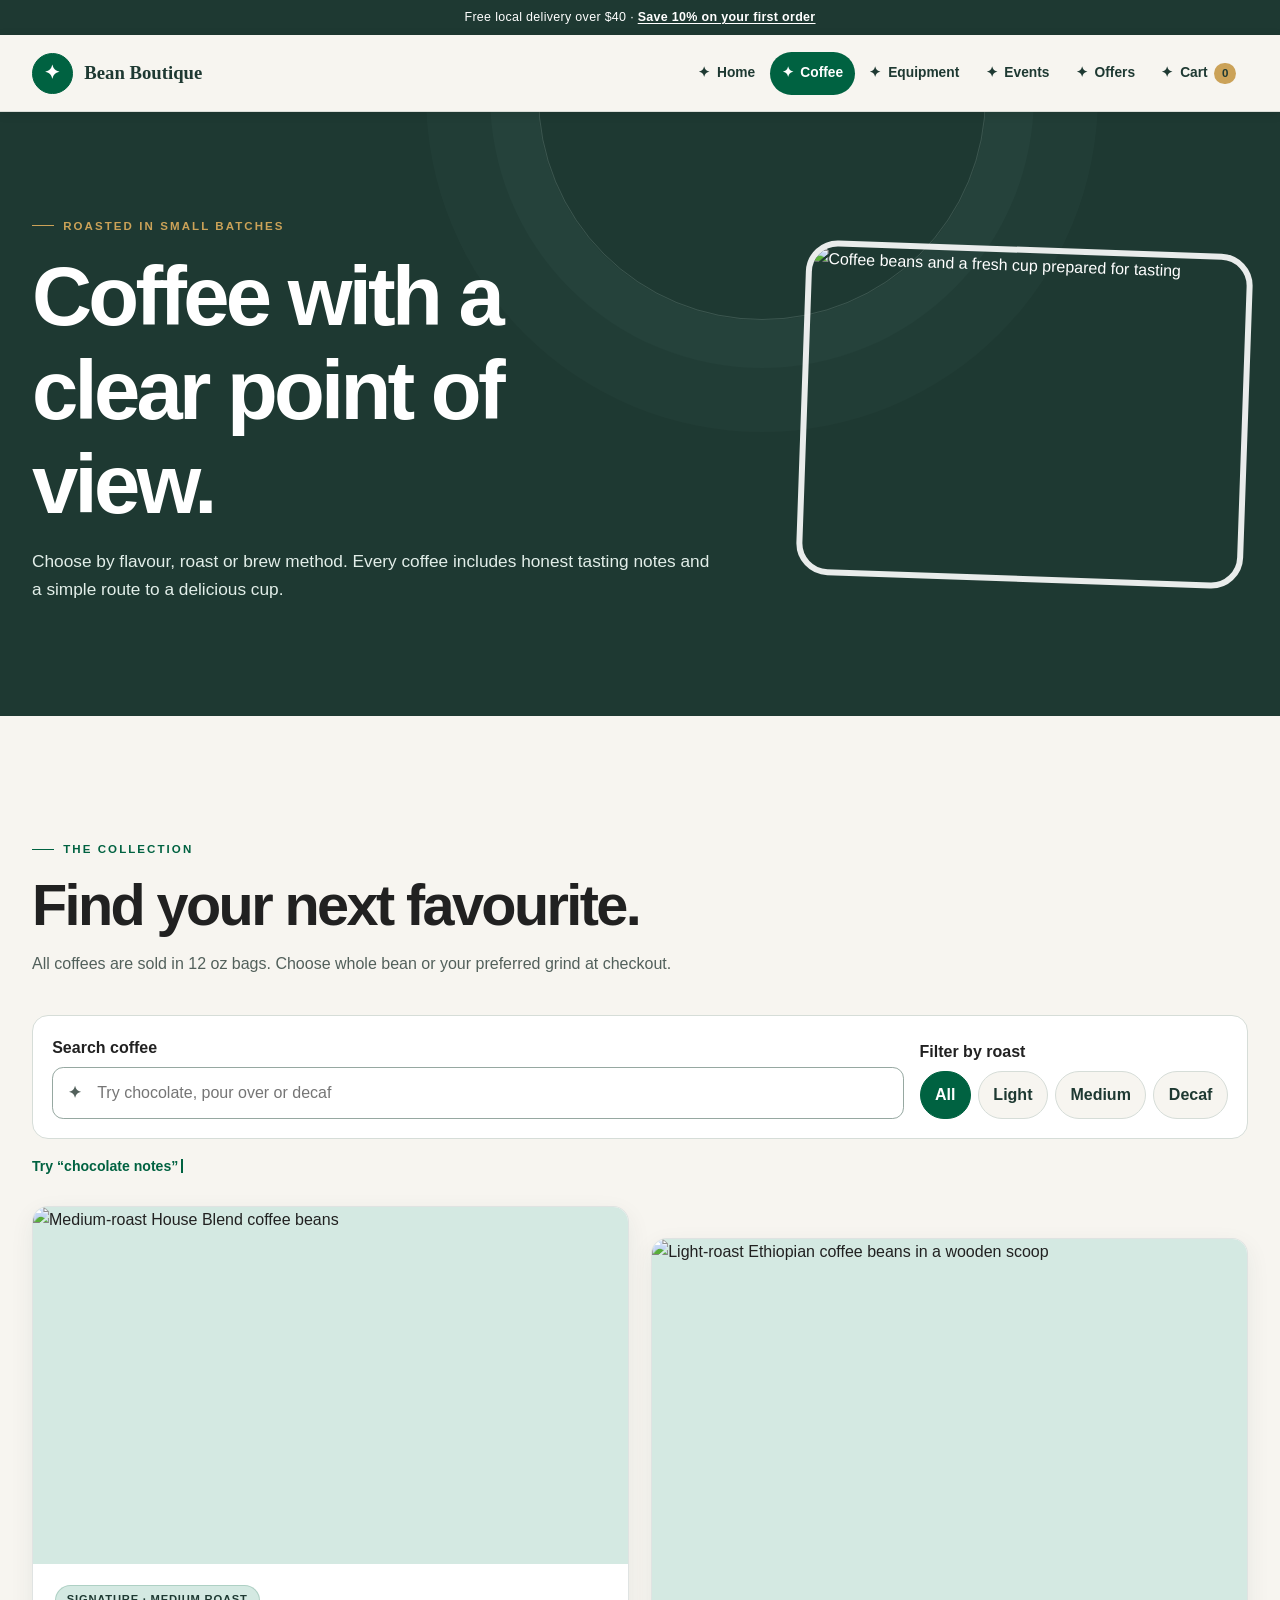
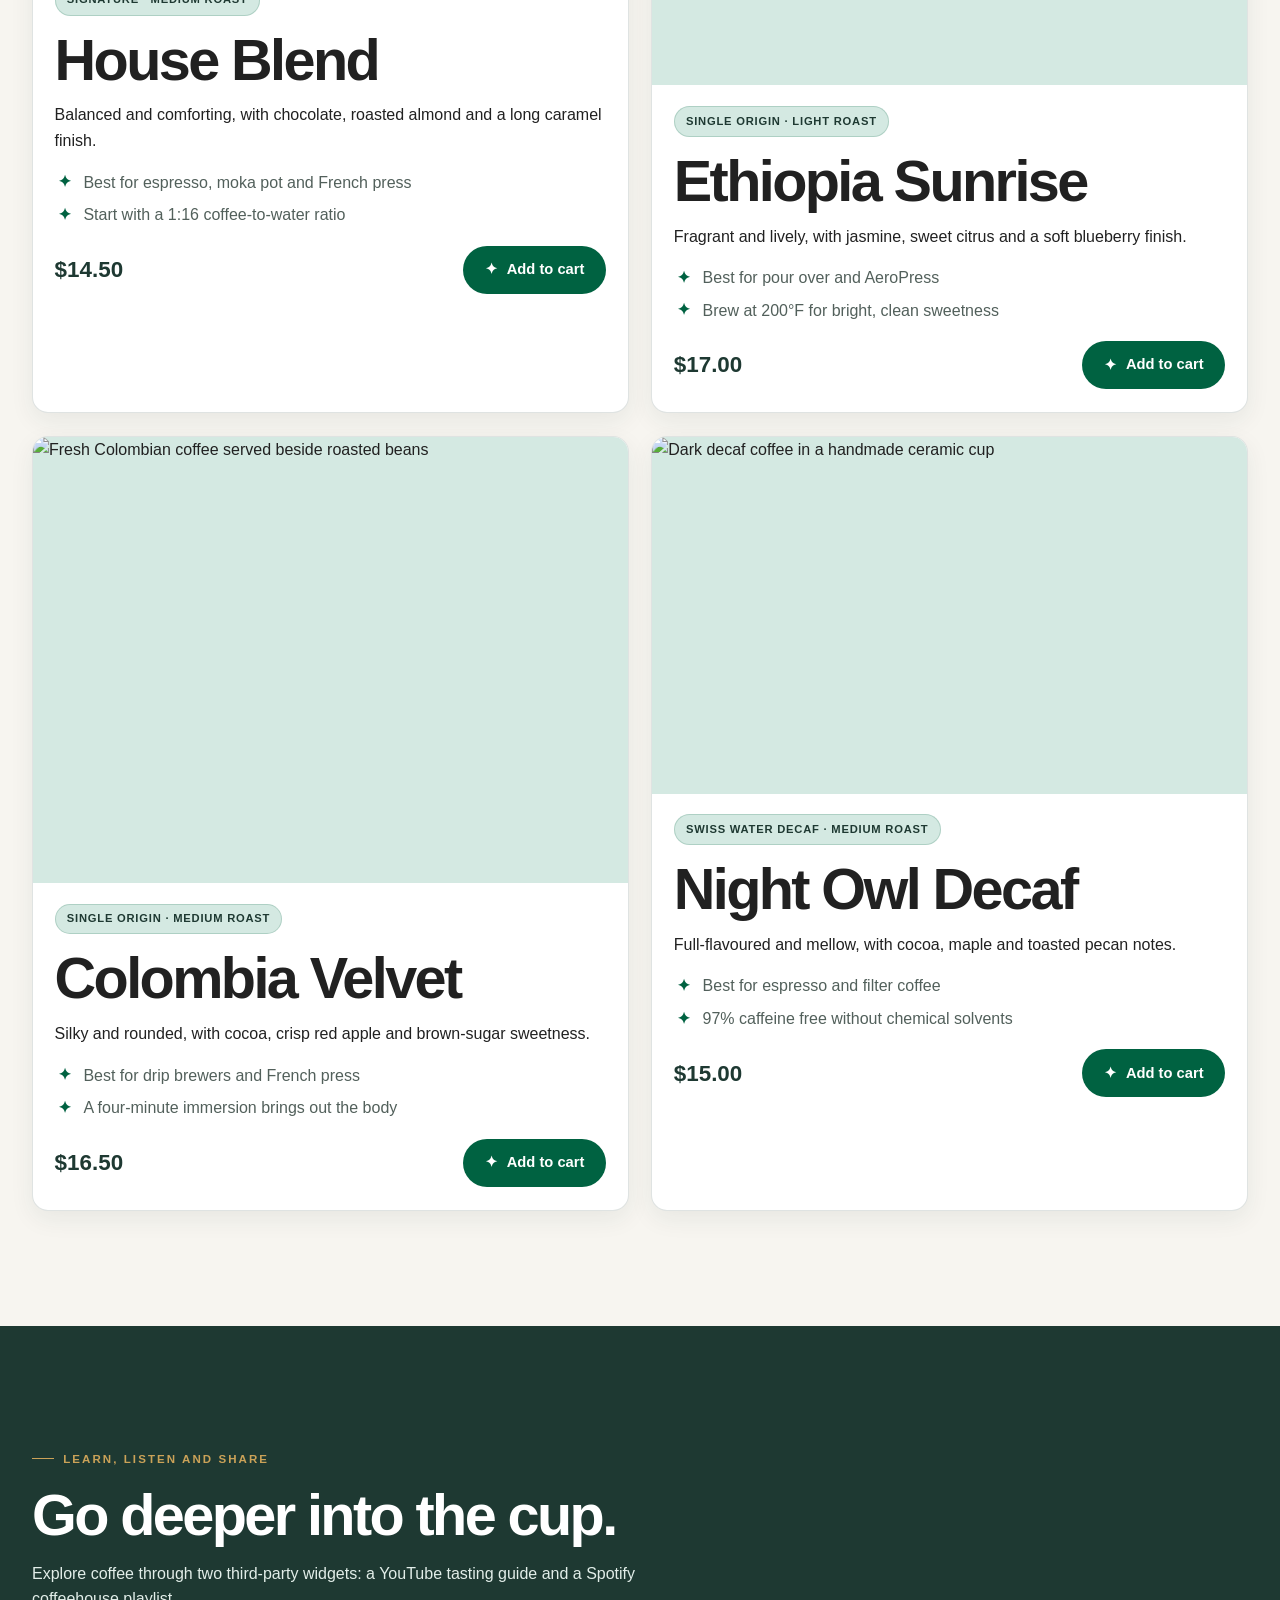
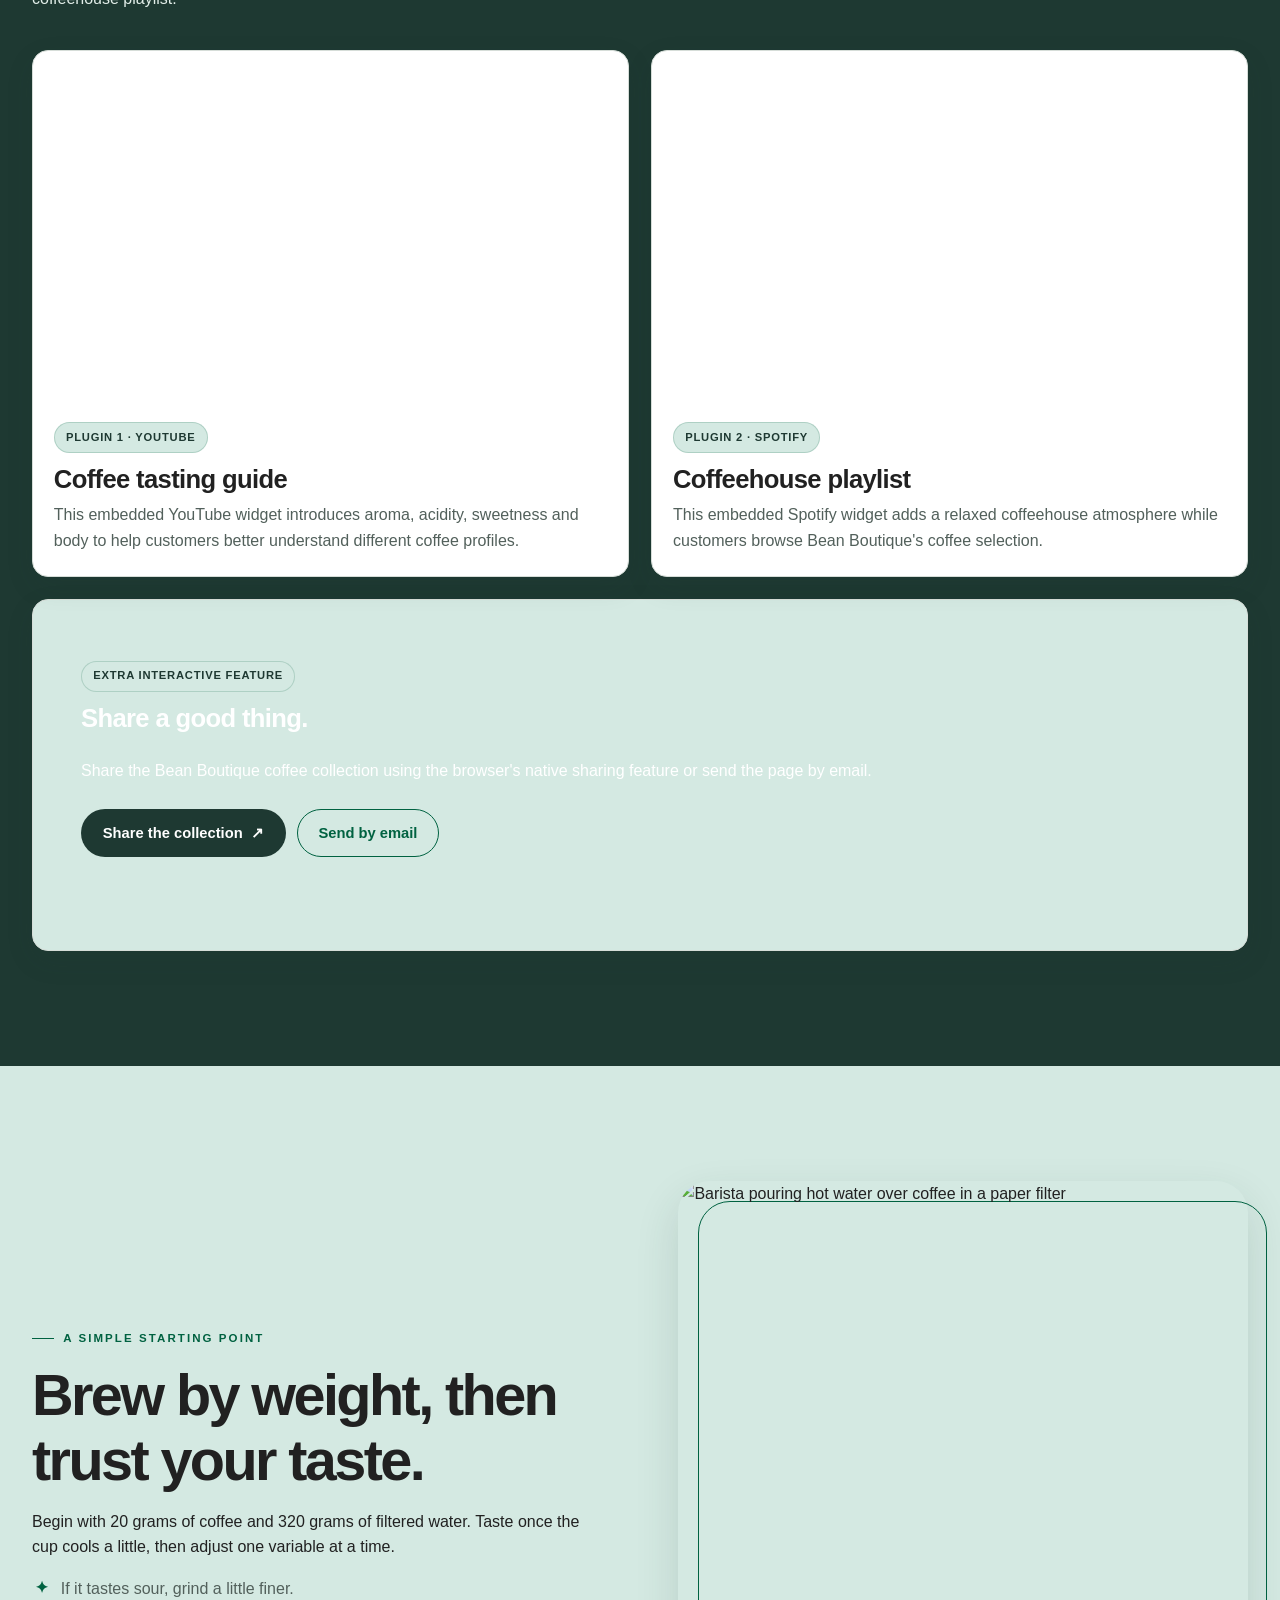
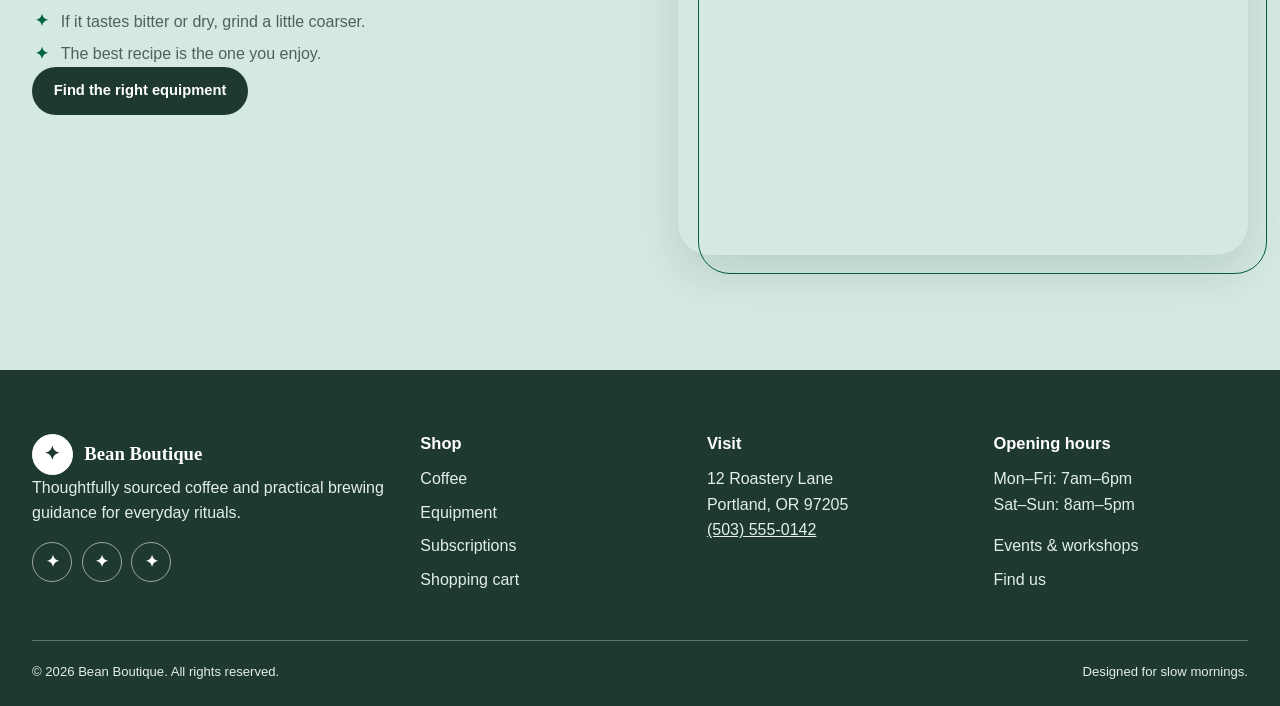
==== commit c5e6dfee: "Integrate YouTube and Spotify plugins for coffee tools Added YouTube and Spotify plugins for coffee " ====
--- a/coffee.html
+++ b/coffee.html
@@ -91,28 +91,105 @@
       </div>
     </section>
 
-    <!-- Video guide and native sharing tools -->
-    <section class="section section--dark" aria-labelledby="coffee-tools-heading">
-      <div class="container">
-        <div class="section-heading"><div><span class="eyebrow">Learn and share</span><h2 id="coffee-tools-heading">Go deeper into the cup.</h2><p>A privacy-friendly video guide, plus simple sharing tools built into the site.</p></div></div>
-        <div class="plugin-grid">
-          <article class="plugin-card">
-            <iframe title="YouTube coffee tasting guide" src="https://www.youtube-nocookie.com/embed/kEZZCQTSSAg" loading="lazy" allow="accelerometer; autoplay; clipboard-write; encrypted-media; gyroscope; picture-in-picture; web-share" allowfullscreen></iframe>
-            <div class="plugin-copy"><h3>Video tasting guide</h3><p>An embedded YouTube privacy-enhanced player introduces aroma, acidity, sweetness and body.</p></div>
-          </article>
-          <article class="plugin-card share-panel">
-            <span class="badge">Made to pass along</span>
-            <h3>Share a good thing.</h3>
-            <p>Send the coffee collection to someone who’d love a better morning. This works with your browser’s native share sheet or copies the link.</p>
-            <div class="share-actions">
-              <button class="btn btn--dark" type="button" data-share-coffee aria-label="Share the Bean Boutique coffee collection">Share the collection <span aria-hidden="true">↗</span></button>
-              <button class="btn btn--outline" type="button" data-share-email>Send by email</button>
-            </div>
-            <p class="share-status" data-share-status aria-live="polite"></p>
-          </article>
-        </div>
-      </div>
-    </section>
+    <!-- Coffee Selection Plugins: YouTube + Spotify -->
+<section class="section section--dark" aria-labelledby="coffee-tools-heading">
+  <div class="container">
+
+    <div class="section-heading">
+      <div>
+        <span class="eyebrow">Learn, listen and share</span>
+        <h2 id="coffee-tools-heading">Go deeper into the cup.</h2>
+        <p>
+          Explore coffee through two third-party widgets: a YouTube tasting
+          guide and a Spotify coffeehouse playlist.
+        </p>
+      </div>
+    </div>
+
+    <div class="plugin-grid">
+
+      <!-- Plugin 1: YouTube -->
+      <article class="plugin-card">
+        <iframe
+          title="YouTube coffee tasting guide"
+          src="https://www.youtube-nocookie.com/embed/kEZZCQTSSAg"
+          loading="lazy"
+          allow="accelerometer; autoplay; clipboard-write; encrypted-media;
+                 gyroscope; picture-in-picture; web-share"
+          allowfullscreen>
+        </iframe>
+
+        <div class="plugin-copy">
+          <span class="badge">Plugin 1 · YouTube</span>
+          <h3>Coffee tasting guide</h3>
+          <p>
+            This embedded YouTube widget introduces aroma, acidity,
+            sweetness and body to help customers better understand
+            different coffee profiles.
+          </p>
+        </div>
+      </article>
+
+      <!-- Plugin 2: Spotify -->
+      <article class="plugin-card">
+        <iframe
+          title="Spotify coffeehouse playlist"
+          src="https://open.spotify.com/embed/playlist/37i9dQZF1DX9RwfGbeGQwP?utm_source=generator"
+          loading="lazy"
+          allow="autoplay; clipboard-write; encrypted-media;
+                 fullscreen; picture-in-picture">
+        </iframe>
+
+        <div class="plugin-copy">
+          <span class="badge">Plugin 2 · Spotify</span>
+          <h3>Coffeehouse playlist</h3>
+          <p>
+            This embedded Spotify widget adds a relaxed coffeehouse
+            atmosphere while customers browse Bean Boutique's coffee
+            selection.
+          </p>
+        </div>
+      </article>
+
+    </div>
+
+    <!-- Extra interactive feature: not counted as one of the two plugins -->
+    <div class="share-panel share-panel--standalone">
+      <span class="badge">Extra interactive feature</span>
+      <h3>Share a good thing.</h3>
+
+      <p>
+        Share the Bean Boutique coffee collection using the browser's
+        native sharing feature or send the page by email.
+      </p>
+
+      <div class="share-actions">
+        <button
+          class="btn btn--dark"
+          type="button"
+          data-share-coffee
+          aria-label="Share the Bean Boutique coffee collection">
+          Share the collection
+          <span aria-hidden="true">↗</span>
+        </button>
+
+        <button
+          class="btn btn--outline"
+          type="button"
+          data-share-email>
+          Send by email
+        </button>
+      </div>
+
+      <p
+        class="share-status"
+        data-share-status
+        aria-live="polite">
+      </p>
+    </div>
+
+  </div>
+</section>
 
     <!-- Practical brewing guide -->
     <section class="section section--oat" aria-labelledby="brew-guide-heading">
--- a/styles.css
+++ b/styles.css
@@ -554,6 +554,7 @@
 .plugin-copy h3 { margin-bottom: .5rem; }
 .plugin-copy p { margin-bottom: 0; color: var(--quiet); }
 .share-panel { display: flex; flex-direction: column; align-items: flex-start; justify-content: center; min-height: 22rem; padding: clamp(1.5rem, 4vw, 3rem); background: var(--mint); }
+.share-panel--standalone {margin-top: 1.4rem;border: 1px solid var(--line);border-radius: var(--curve);box-shadow: 0 10px 28px rgba(30, 57, 50, .1);}
 .share-actions { display: flex; flex-wrap: wrap; gap: .65rem; margin-top: .6rem; }
 .share-status { min-height: 1.4rem; margin: .6rem 0 0; color: var(--forest); font-size: .82rem; font-weight: 750; }
 
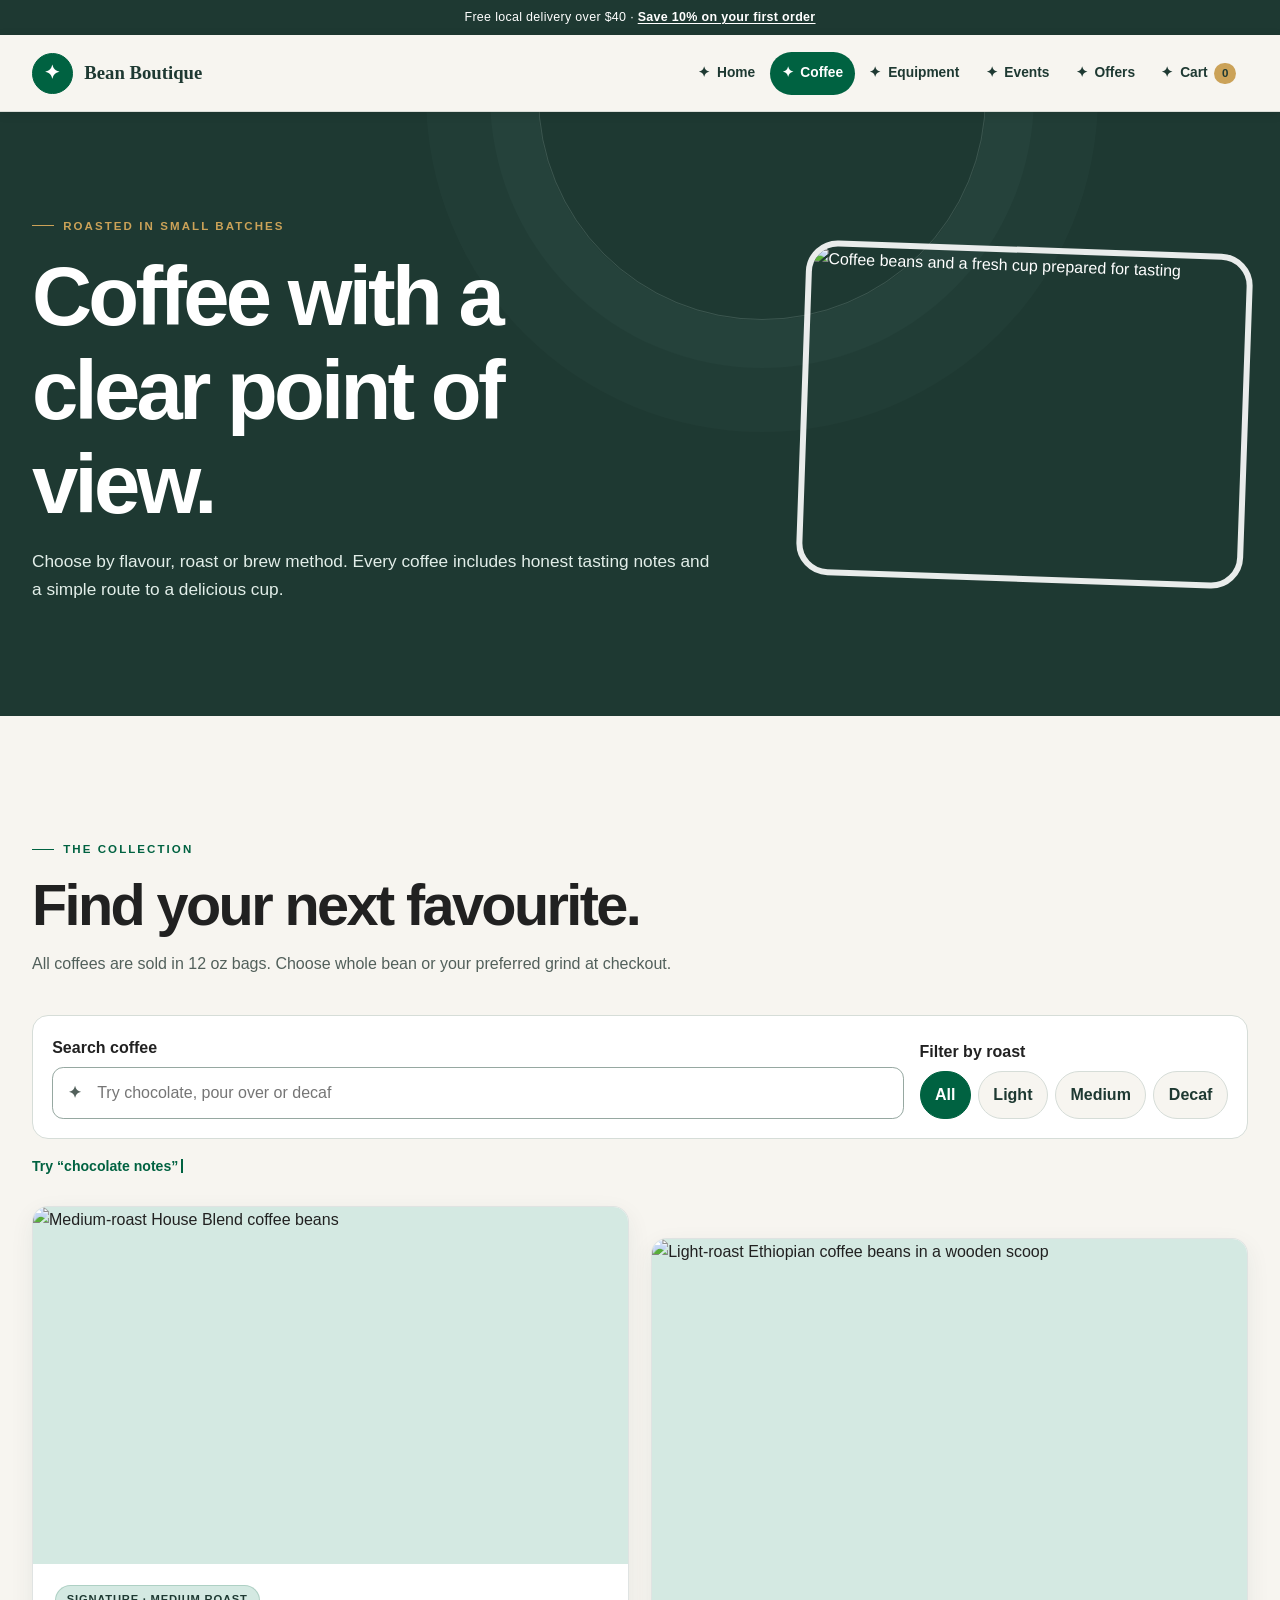
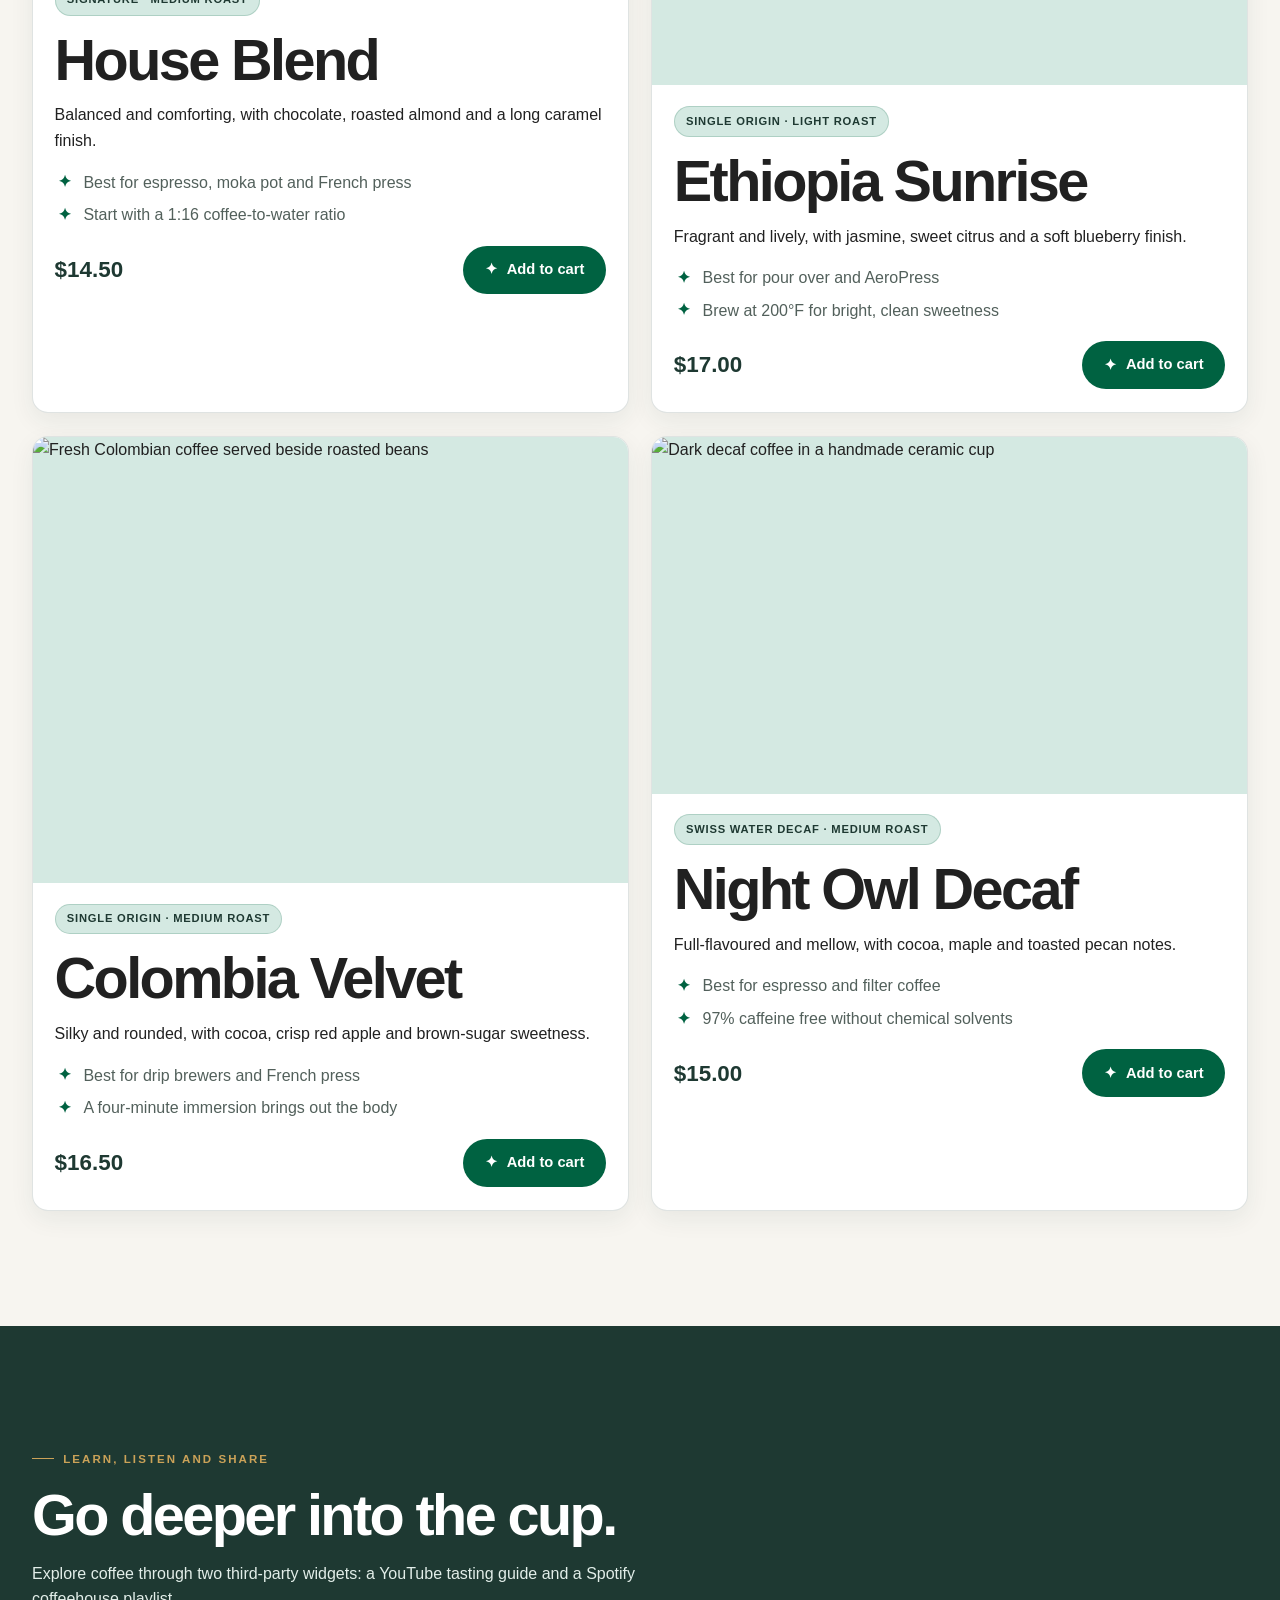
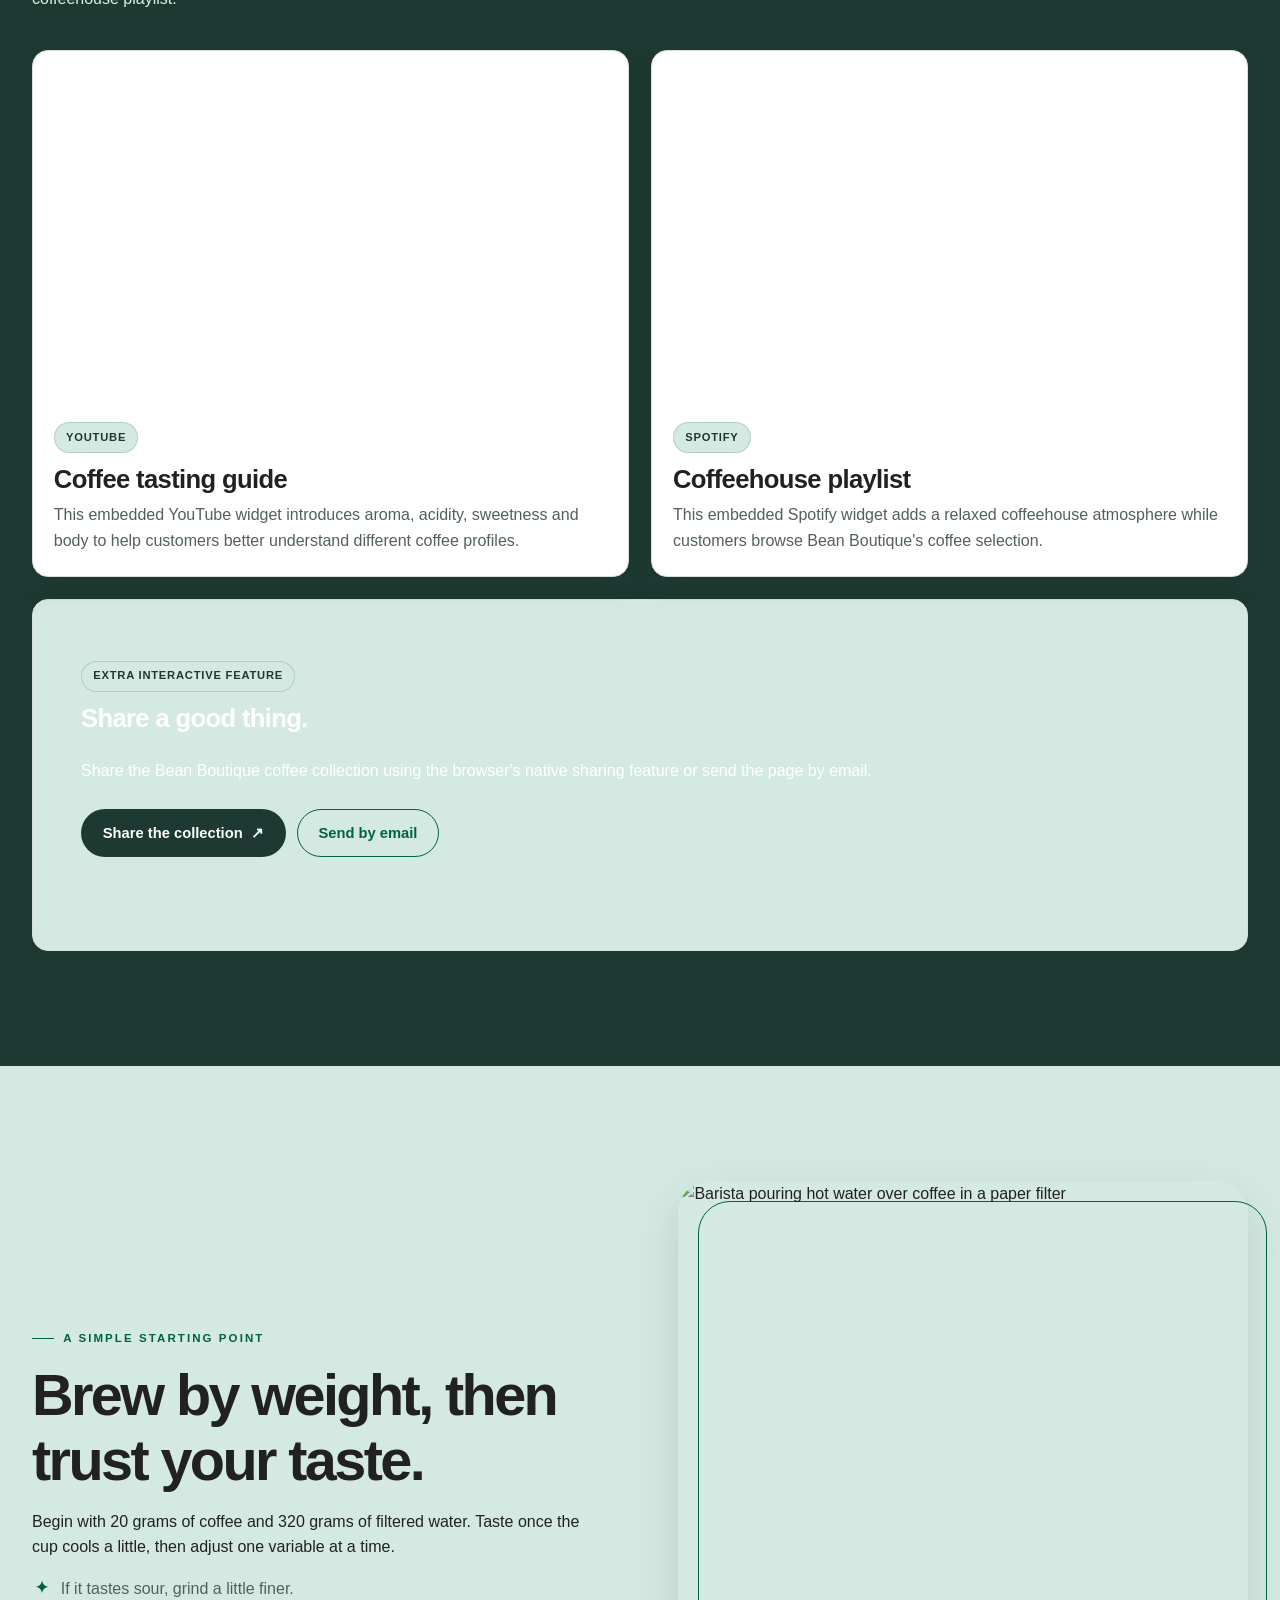
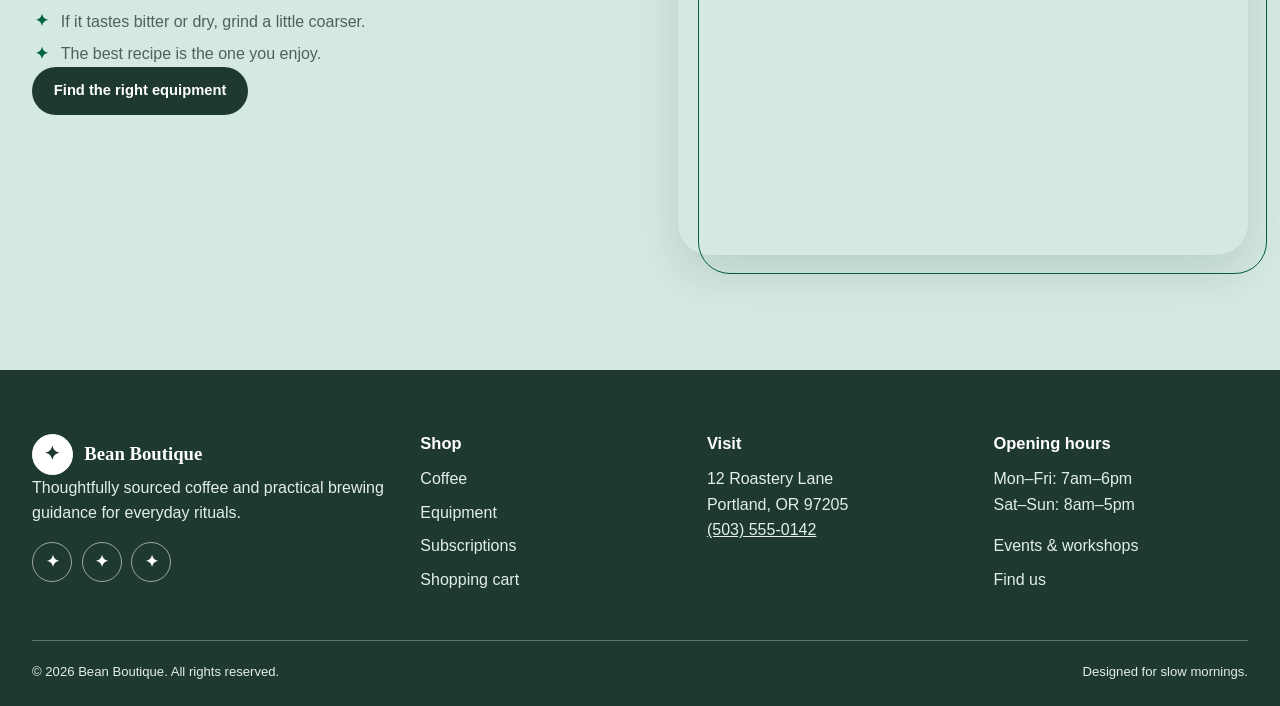
==== commit f0d1bbc8: "Update badge text for YouTube and Spotify plugins" ====
--- a/coffee.html
+++ b/coffee.html
@@ -120,7 +120,7 @@
         </iframe>
 
         <div class="plugin-copy">
-          <span class="badge">Plugin 1 · YouTube</span>
+          <span class="badge"> YouTube</span>
           <h3>Coffee tasting guide</h3>
           <p>
             This embedded YouTube widget introduces aroma, acidity,
@@ -141,7 +141,7 @@
         </iframe>
 
         <div class="plugin-copy">
-          <span class="badge">Plugin 2 · Spotify</span>
+          <span class="badge"> Spotify</span>
           <h3>Coffeehouse playlist</h3>
           <p>
             This embedded Spotify widget adds a relaxed coffeehouse
